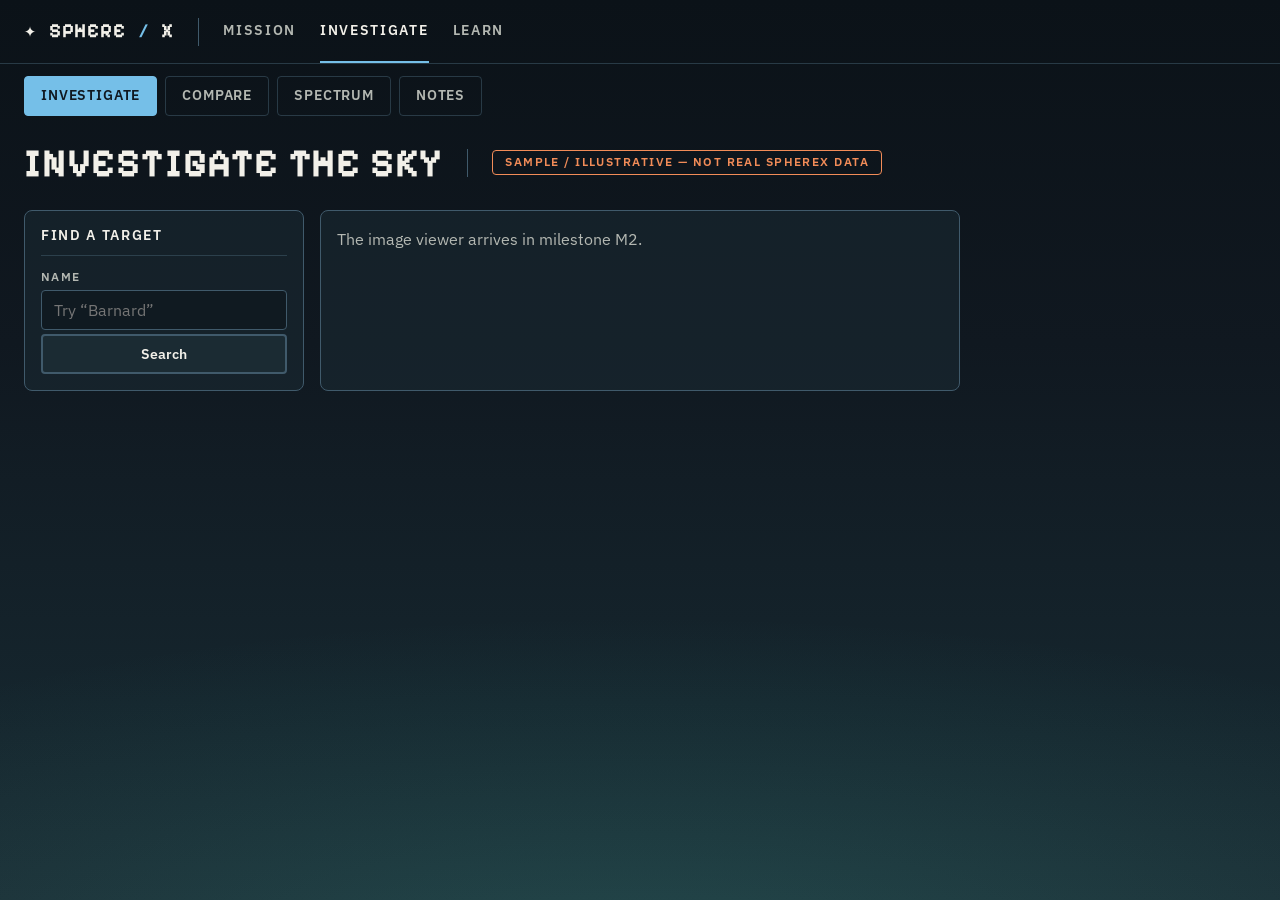
==== frontend/app.html @ d664a09c "feat: frontend M0 assets and M1 design system, shell, store and mock API Add design references, Navi" ====
<!doctype html>
<html lang="en">
<head>
  <meta charset="utf-8">
  <meta name="viewport" content="width=device-width, initial-scale=1">
  <title>SPHERE X Investigation</title>
  <meta name="description" content="Investigate the changing infrared sky with SPHEREx observations. Sample data is illustrative.">
  <link rel="icon" href="assets/navi/navi.png" type="image/png">
  <link rel="stylesheet" href="css/tokens.css">
  <link rel="stylesheet" href="css/base.css">
  <link rel="stylesheet" href="css/components.css">
</head>
<body>
  <a class="skip-link" href="#main">Skip to main content</a>

  <header class="topnav">
    <a class="brand" href="index.html" aria-label="SPHERE X home"><span aria-hidden="true">✦</span> SPHERE<span class="slash">/</span>X</a>
    <span class="divider" aria-hidden="true"></span>
    <nav aria-label="Primary" id="primary-nav">
      <a href="index.html#mission">Mission</a>
      <a href="#/investigate" data-group="investigate">Investigate</a>
      <a href="#/learn" data-group="learn">Learn</a>
    </nav>
  </header>

  <div class="toolbar" id="toolbar" role="navigation" aria-label="Investigation tools"></div>

  <main id="main" tabindex="-1">
    <div class="page-head">
      <h1 class="pixel" id="page-title">Investigate the sky</h1>
      <span class="divider" aria-hidden="true" style="width:1px;height:28px;background:var(--border)"></span>
      <span class="label" id="data-badge"></span>
    </div>
    <div id="view" aria-live="polite"></div>
  </main>

  <noscript><p class="notice notice-warn">SPHERE X needs JavaScript to display observations.</p></noscript>
  <script type="module" src="js/app.js"></script>
</body>
</html>
---- frontend/css/tokens.css ----
/* ==========================================================================
   SPHERE X design tokens
   Source of truth: approved palette + frontend/design-refs/*.png
   Every page uses the SAME background gradient (--bg-page).
   ========================================================================== */

@font-face {
  font-family: "Pixelify Sans";
  src: url("../assets/fonts/pixelify-sans-latin-700-normal.woff2") format("woff2");
  font-weight: 700; font-display: swap;
}
@font-face {
  font-family: "Pixelify Sans";
  src: url("../assets/fonts/pixelify-sans-latin-500-normal.woff2") format("woff2");
  font-weight: 500; font-display: swap;
}
@font-face {
  font-family: "IBM Plex Sans";
  src: url("../assets/fonts/ibm-plex-sans-latin-400-normal.woff2") format("woff2");
  font-weight: 400; font-display: swap;
}
@font-face {
  font-family: "IBM Plex Sans";
  src: url("../assets/fonts/ibm-plex-sans-latin-600-normal.woff2") format("woff2");
  font-weight: 600; font-display: swap;
}
@font-face {
  font-family: "IBM Plex Mono";
  src: url("../assets/fonts/ibm-plex-mono-latin-400-normal.woff2") format("woff2");
  font-weight: 400; font-display: swap;
}

:root {
  /* --- Approved palette ------------------------------------------------ */
  --midnight-charcoal: #101820;
  --deep-slate:        #1b2b33;
  --glacier-blue:      #75bfe8;
  --slate-blue:        #405a6b;   /* borders / fills ONLY: ~2.4:1 on charcoal, fails as text */
  --warm-ivory:        #f2f0e9;
  --aurora-teal:       #42bfae;
  --solar-orange:      #f28c58;

  /* --- Semantic colours ------------------------------------------------ */
  --bg:           var(--midnight-charcoal);
  --surface:      rgba(27, 43, 51, 0.55);      /* panels over the gradient */
  --surface-solid:var(--deep-slate);
  --surface-hi:   rgba(117, 191, 232, 0.12);   /* selected row */
  --border:       var(--slate-blue);
  --border-soft:  rgba(64, 90, 107, 0.55);
  --text:         var(--warm-ivory);
  --text-muted:   #b4b8b2;                     /* ivory at ~70%: 9:1 on charcoal */
  --accent:       var(--glacier-blue);
  --accent-2:     var(--aurora-teal);
  --warn:         var(--solar-orange);
  --focus:        var(--solar-orange);

  /* --- Page gradient (same on every page) ------------------------------
     Near-black at the top, deep slate-teal toward the bottom, with a very
     faint aurora glow rising from the lower edge (see investigate mockup). */
  --aurora-glow: radial-gradient(120% 55% at 50% 108%,
                   rgba(66, 191, 174, 0.20) 0%,
                   rgba(66, 191, 174, 0.07) 45%,
                   transparent 72%);
  --bg-page: var(--aurora-glow),
             linear-gradient(180deg, #0b1218 0%, #101820 38%, #15252d 78%, #1b2b33 100%);

  /* --- Muted cosmic-spectrum gradient (Spectral Explorer, M6) ----------
     PLACEHOLDER stops: confirm against the supplied reference. */
  --spectrum-gradient: linear-gradient(90deg,
     #5b6fb0 0%, #5a8fc0 20%, #5fb0b8 40%, #8fc08a 55%, #d6b56a 72%, #e08f60 88%, #c8605a 100%);

  /* --- Typography ------------------------------------------------------ */
  --font-pixel: "Pixelify Sans", "Courier New", monospace;       /* selected headings only */
  --font-body:  "IBM Plex Sans", system-ui, -apple-system, "Segoe UI", sans-serif;
  --font-mono:  "IBM Plex Mono", ui-monospace, Menlo, Consolas, monospace;

  --fs-xs: 0.75rem;  --fs-sm: 0.875rem; --fs-md: 1rem;
  --fs-lg: 1.25rem;  --fs-xl: 1.75rem;  --fs-2xl: 2.5rem; --fs-hero: clamp(2.5rem, 7vw, 5.5rem);
  --tracking-label: 0.12em;               /* uppercase labels, as in the mockups */

  /* --- Spacing (4px base) --------------------------------------------- */
  --sp-1: 4px;  --sp-2: 8px;  --sp-3: 12px; --sp-4: 16px;
  --sp-5: 24px; --sp-6: 32px; --sp-7: 48px; --sp-8: 72px;

  /* --- Shape (neo-brutalist: square corners, crisp 1-2px lines) -------- */
  --radius: 4px;
  --radius-lg: 8px;
  --line: 1px;
  --line-bold: 2px;
  --shadow-hard: 3px 3px 0 rgba(0, 0, 0, 0.45);   /* pixel-style offset shadow */

  /* --- Motion ---------------------------------------------------------- */
  --ease: cubic-bezier(0.2, 0.7, 0.2, 1);
  --dur-fast: 120ms;
  --dur: 220ms;

  /* --- Layout ---------------------------------------------------------- */
  --nav-h: 64px;
  --gutter: 16px;
  --panel-w: 280px;
}

@media (min-width: 768px) { :root { --gutter: 24px; } }

@media (prefers-reduced-motion: reduce) {
  :root { --dur-fast: 0ms; --dur: 0ms; }
}
---- frontend/css/base.css ----
/* Base reset, page background, typography, accessibility primitives. */

*, *::before, *::after { box-sizing: border-box; }
html { color-scheme: dark; -webkit-text-size-adjust: 100%; }

body {
  margin: 0;
  min-height: 100vh;
  background: var(--bg-page) fixed, var(--bg);
  color: var(--text);
  font-family: var(--font-body);
  font-size: var(--fs-md);
  line-height: 1.55;
}

h1, h2, h3 { margin: 0; line-height: 1.15; }
p { margin: 0 0 var(--sp-3); }
a { color: var(--accent); text-underline-offset: 3px; }
a:hover { color: var(--warm-ivory); }
img, canvas, svg { display: block; max-width: 100%; }
button, input, select, textarea { font: inherit; color: inherit; }

/* Pixel headings are for selected titles only. */
.pixel { font-family: var(--font-pixel); font-weight: 700; letter-spacing: 0.02em; text-transform: uppercase; }
.label {
  font-size: var(--fs-xs); font-weight: 600; letter-spacing: var(--tracking-label);
  text-transform: uppercase; color: var(--text-muted);
}
.mono { font-family: var(--font-mono); }
.muted { color: var(--text-muted); }

/* Visible keyboard focus everywhere. */
:focus-visible { outline: 2px solid var(--focus); outline-offset: 2px; }

.sr-only {
  position: absolute; width: 1px; height: 1px; margin: -1px; padding: 0;
  overflow: hidden; clip: rect(0 0 0 0); white-space: nowrap; border: 0;
}
.skip-link {
  position: absolute; left: var(--sp-3); top: -100px; z-index: 100;
  background: var(--warm-ivory); color: var(--midnight-charcoal);
  padding: var(--sp-2) var(--sp-4); border-radius: var(--radius); text-decoration: none;
}
.skip-link:focus { top: var(--sp-3); }

@media (prefers-reduced-motion: reduce) {
  *, *::before, *::after {
    animation-duration: 0.001ms !important;
    animation-iteration-count: 1 !important;
    transition-duration: 0.001ms !important;
    scroll-behavior: auto !important;
  }
}
---- frontend/css/components.css ----
/* Shared components: nav, panels, buttons, lists, badges, key/value rows,
   tabs, status messages. Neo-brutalist: square corners, crisp thin lines. */

/* ---- Top navigation (matches investigate mockup) ----------------------- */
.topnav {
  display: flex; align-items: center; gap: var(--sp-5);
  height: var(--nav-h); padding: 0 var(--gutter);
  border-bottom: var(--line) solid var(--border-soft);
}
.brand {
  display: flex; align-items: center; gap: var(--sp-3);
  font-family: var(--font-pixel); font-weight: 700; font-size: var(--fs-lg);
  color: var(--warm-ivory); text-decoration: none; letter-spacing: 0.04em;
}
.brand .slash { color: var(--accent); }
.topnav .divider { width: 1px; height: 28px; background: var(--border); }
.topnav nav { display: flex; gap: var(--sp-5); height: 100%; overflow-x: auto; }
.topnav nav a {
  display: flex; align-items: center; height: 100%;
  color: var(--text-muted); text-decoration: none;
  font-size: var(--fs-sm); font-weight: 600; letter-spacing: var(--tracking-label); text-transform: uppercase;
  border-bottom: 2px solid transparent; white-space: nowrap;
}
.topnav nav a:hover { color: var(--text); }
.topnav nav a[aria-current="page"] { color: var(--text); border-bottom-color: var(--accent); }

/* Secondary tool tabs inside the investigation (Investigate / Compare / Spectrum / Notes) */
.toolbar { display: flex; gap: var(--sp-2); padding: var(--sp-3) var(--gutter) 0; flex-wrap: wrap; }
.tab {
  background: transparent; border: var(--line) solid var(--border-soft); border-radius: var(--radius);
  padding: var(--sp-2) var(--sp-4); color: var(--text-muted); text-decoration: none;
  font-size: var(--fs-sm); font-weight: 600; letter-spacing: 0.06em; text-transform: uppercase; cursor: pointer;
}
.tab:hover { color: var(--text); border-color: var(--border); }
.tab[aria-current="page"] { color: var(--midnight-charcoal); background: var(--accent); border-color: var(--accent); }

/* ---- Page title row ---------------------------------------------------- */
.page-head { display: flex; align-items: center; gap: var(--sp-5); flex-wrap: wrap; padding: var(--sp-5) var(--gutter) var(--sp-3); }
.page-head h1 { font-size: clamp(1.6rem, 4vw, 2.5rem); }

/* ---- Panel ------------------------------------------------------------- */
.panel {
  background: var(--surface); border: var(--line) solid var(--border);
  border-radius: var(--radius-lg); padding: var(--sp-4); min-width: 0;
}
.panel > h2, .panel > .panel-title {
  font-size: var(--fs-sm); font-weight: 600; letter-spacing: var(--tracking-label); text-transform: uppercase;
  padding-bottom: var(--sp-3); margin-bottom: var(--sp-3); border-bottom: var(--line) solid var(--border-soft);
}

/* ---- Buttons ----------------------------------------------------------- */
.btn {
  display: inline-flex; align-items: center; justify-content: center; gap: var(--sp-2);
  min-height: 40px; padding: 0 var(--sp-4);
  background: var(--surface-solid); color: var(--text);
  border: var(--line-bold) solid var(--border); border-radius: var(--radius);
  font-weight: 600; font-size: var(--fs-sm); cursor: pointer; text-decoration: none;
  transition: border-color var(--dur-fast), background var(--dur-fast), transform var(--dur-fast);
}
.btn:hover { border-color: var(--accent); }
.btn:active { transform: translate(1px, 1px); }
.btn[disabled], .btn[aria-disabled="true"] { opacity: 0.45; cursor: not-allowed; }
.btn-icon { width: 40px; padding: 0; }
.btn-primary {
  background: var(--warm-ivory); color: var(--midnight-charcoal); border-color: var(--warm-ivory);
  box-shadow: var(--shadow-hard); font-family: var(--font-pixel); font-size: var(--fs-md); letter-spacing: 0.04em; text-transform: uppercase;
}
.btn-primary:hover { background: #fff; border-color: #fff; }

/* ---- Form controls ----------------------------------------------------- */
.field { display: grid; gap: var(--sp-1); }
.field > label { font-size: var(--fs-xs); font-weight: 600; letter-spacing: var(--tracking-label); text-transform: uppercase; color: var(--text-muted); }
.input, .select {
  min-height: 40px; padding: 0 var(--sp-3);
  background: rgba(16, 24, 32, 0.8); border: var(--line) solid var(--border); border-radius: var(--radius);
}
.input:focus-visible, .select:focus-visible { border-color: var(--accent); }
.range { accent-color: var(--accent); width: 100%; }

/* ---- Selectable list (candidates) ------------------------------------- */
.list { list-style: none; margin: 0; padding: 0; }
.list-item {
  display: flex; justify-content: space-between; align-items: center; width: 100%;
  padding: var(--sp-3) var(--sp-3); background: transparent; border: 0;
  border-bottom: var(--line) solid var(--border-soft); border-left: 3px solid transparent;
  text-align: left; cursor: pointer; font-size: var(--fs-md);
}
.list-item:hover { background: rgba(117, 191, 232, 0.06); }
.list-item[aria-selected="true"] { background: var(--surface-hi); border-left-color: var(--accent); }
.list-item .score { font-family: var(--font-mono); color: var(--text-muted); }

/* ---- Key/value rows (object details) ---------------------------------- */
.kv { display: grid; grid-template-columns: auto 1fr; margin: 0; }
.kv dt, .kv dd { margin: 0; padding: var(--sp-2) 0; border-bottom: var(--line) solid var(--border-soft); }
.kv dt { color: var(--text-muted); padding-right: var(--sp-4); }
.kv dd { text-align: right; font-family: var(--font-mono); font-size: var(--fs-sm); }

/* ---- Badges / status --------------------------------------------------- */
.badge {
  display: inline-block; padding: 2px var(--sp-3); border: var(--line) solid var(--border); border-radius: var(--radius);
  font-size: var(--fs-xs); font-weight: 600; letter-spacing: var(--tracking-label); text-transform: uppercase; color: var(--text);
}
/* Always-visible honesty marker. Never hidden while mock data is in use. */
.badge-illustrative { border-color: var(--warn); color: var(--warn); }
.badge-ok { border-color: var(--accent-2); color: var(--accent-2); }

.notice {
  display: flex; gap: var(--sp-3); padding: var(--sp-3) var(--sp-4);
  border: var(--line) solid var(--border); border-left: 3px solid var(--accent); border-radius: var(--radius);
  background: rgba(16, 24, 32, 0.6); font-size: var(--fs-sm);
}
.notice-warn  { border-left-color: var(--warn); }
.notice-error { border-left-color: var(--warn); background: rgba(242, 140, 88, 0.08); }

.spinner {
  width: 18px; height: 18px; border: 2px solid var(--border); border-top-color: var(--accent);
  border-radius: 50%; animation: spin 0.9s linear infinite;
}
@keyframes spin { to { transform: rotate(360deg); } }

/* ---- Workspace layout (investigate mockup: 3 columns) ------------------ */
.workspace {
  display: grid; gap: var(--sp-4); padding: var(--sp-3) var(--gutter) var(--sp-6);
  grid-template-columns: 1fr;
}
@media (min-width: 1000px) {
  .workspace { grid-template-columns: var(--panel-w) minmax(0, 1fr) var(--panel-w); }
}
.stage { display: grid; gap: var(--sp-3); min-width: 0; }
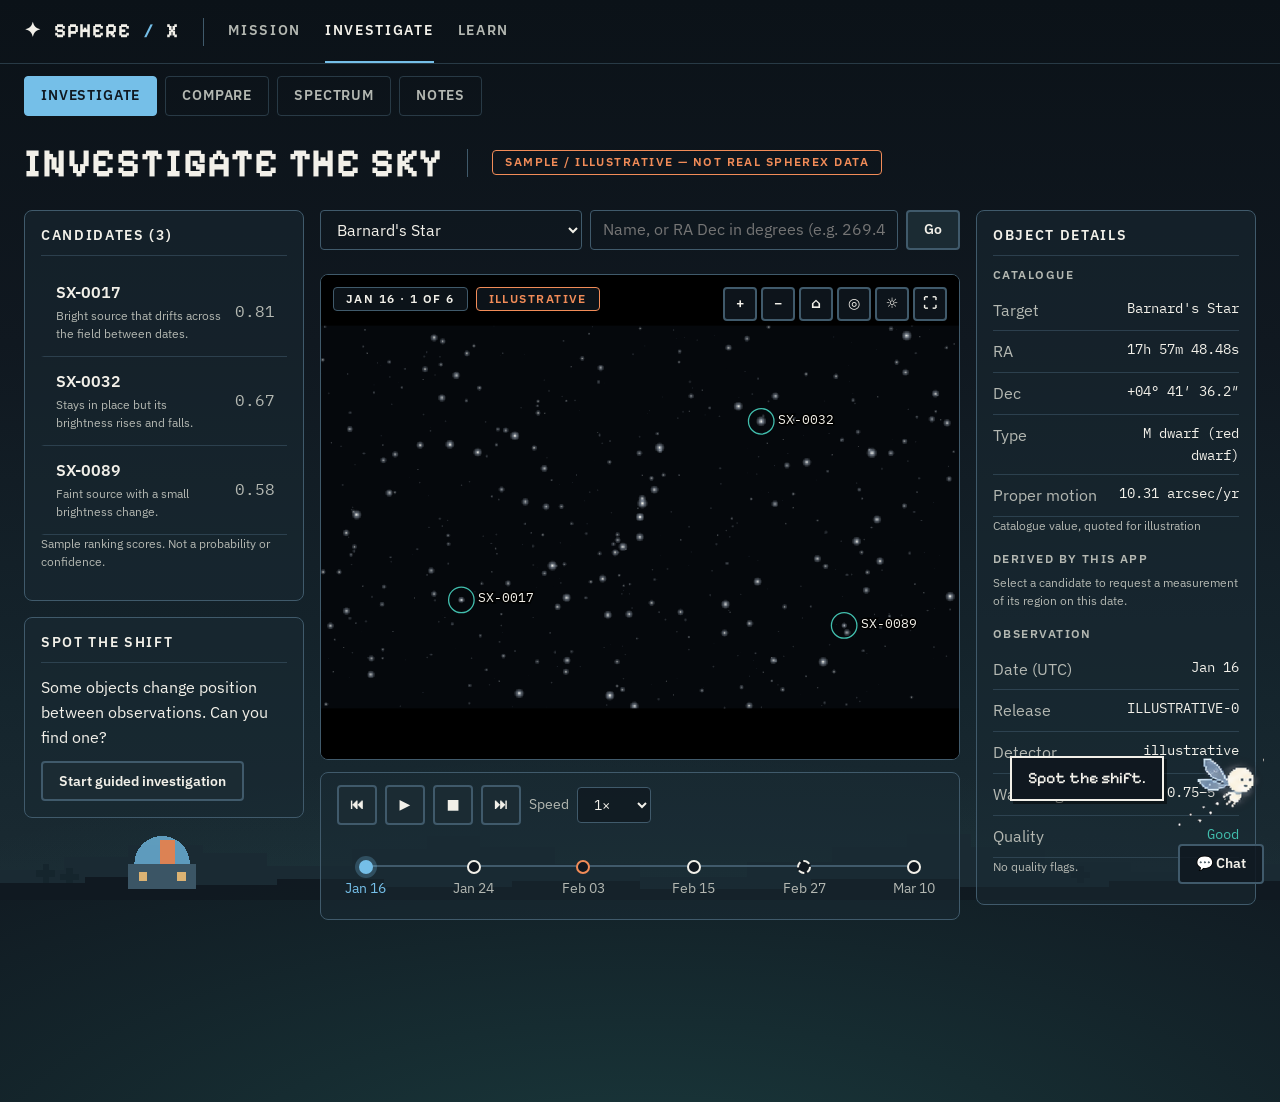
==== commit 639d2a53: "feat: frontend workspace, compare, spectrum, Navi, guided investigation and landing page Add the Inv" ====
--- a/frontend/app.html
+++ b/frontend/app.html
@@ -9,6 +9,7 @@
   <link rel="stylesheet" href="css/tokens.css">
   <link rel="stylesheet" href="css/base.css">
   <link rel="stylesheet" href="css/components.css">
+  <link rel="stylesheet" href="css/workspace.css">
 </head>
 <body>
   <a class="skip-link" href="#main">Skip to main content</a>
@@ -34,6 +35,22 @@
     <div id="view" aria-live="polite"></div>
   </main>
 
+
+  <!-- Decorative pixel-style observatory scene (hidden from assistive tech) -->
+  <svg class="scene" viewBox="0 0 1200 120" preserveAspectRatio="xMidYMax slice" aria-hidden="true" shape-rendering="crispEdges">
+    <polygon fill="#1b2b33" points="0,120 0,92 60,92 60,80 120,80 120,68 190,68 190,76 250,76 250,88 330,88 330,72 400,72 400,60 450,60 450,70 520,70 520,86 600,86 600,98 700,98 700,84 780,84 780,70 850,70 850,58 910,58 910,70 980,70 980,84 1060,84 1060,94 1140,94 1140,86 1200,86 1200,120"/>
+    <polygon fill="#101820" points="0,120 0,104 80,104 80,98 160,98 160,106 260,106 260,100 360,100 360,108 480,108 480,102 600,102 600,110 760,110 760,100 900,100 900,108 1040,108 1040,102 1200,102 1200,120"/>
+    <g fill="#16252d"><rect x="40" y="86" width="6" height="18"/><rect x="34" y="92" width="18" height="6"/><rect x="62" y="90" width="6" height="14"/><rect x="56" y="96" width="18" height="5"/><rect x="1010" y="88" width="6" height="16"/><rect x="1004" y="94" width="18" height="5"/></g>
+    <g transform="translate(120 56)">
+      <rect x="0" y="30" width="64" height="24" fill="#405a6b"/>
+      <path d="M6 30 a26 26 0 0 1 52 0z" fill="#75bfe8" opacity=".85"/>
+      <rect x="30" y="8" width="14" height="22" fill="#f28c58"/>
+      <rect x="10" y="38" width="8" height="8" fill="#f2c27b"/><rect x="46" y="38" width="8" height="8" fill="#f2c27b"/>
+    </g>
+  </svg>
+
+  <div id="navi" class="navi"></div>
+
   <noscript><p class="notice notice-warn">SPHERE X needs JavaScript to display observations.</p></noscript>
   <script type="module" src="js/app.js"></script>
 </body>
--- a/frontend/css/base.css
+++ b/frontend/css/base.css
@@ -13,6 +13,7 @@
   line-height: 1.55;
 }
 
+[hidden] { display: none !important; }
 h1, h2, h3 { margin: 0; line-height: 1.15; }
 p { margin: 0 0 var(--sp-3); }
 a { color: var(--accent); text-underline-offset: 3px; }
--- a/frontend/css/workspace.css
+++ b/frontend/css/workspace.css
@@ -0,0 +1,193 @@
+/* Workspace styles: viewer, timeline, candidates, details, guided, compare, spectrum,
+   notes, Navi, decorative scene. Uses only tokens from tokens.css. */
+
+main { position: relative; z-index: 1; padding-bottom: 150px; }
+.fine { font-size: var(--fs-xs); }
+.row { display: flex; gap: var(--sp-3); flex-wrap: wrap; align-items: center; }
+.inline { display: inline-flex; align-items: center; gap: var(--sp-2); }
+.group { margin: var(--sp-4) 0 var(--sp-2); }
+.panel h3.group:first-of-type { margin-top: 0; }
+.seg { display: inline-flex; gap: var(--sp-1); flex-wrap: wrap; }
+.seg .tab[aria-checked="true"] { color: var(--midnight-charcoal); background: var(--accent); border-color: var(--accent); }
+textarea.input { padding: var(--sp-3); resize: vertical; min-height: 80px; }
+
+/* ---- Decorative scene ------------------------------------------------------ */
+.scene { position: fixed; left: 0; right: 0; bottom: 0; width: 100%; height: 120px; z-index: 0; pointer-events: none; opacity: 0.9; }
+
+/* ---- Layout ------------------------------------------------------------------ */
+.col { display: grid; gap: var(--sp-4); align-content: start; min-width: 0; }
+@media (max-width: 999px) { .workspace .stage { order: -1; } }
+.target-bar { display: flex; gap: var(--sp-2); flex-wrap: wrap; }
+.target-bar .select { min-width: 180px; }
+.target-bar .input { flex: 1 1 220px; }
+
+/* ---- Viewer -------------------------------------------------------------------- */
+.viewer-wrap { height: clamp(320px, 54vh, 620px); border: var(--line) solid var(--border); border-radius: var(--radius-lg); overflow: hidden; background: #000; }
+.viewer { position: relative; width: 100%; height: 100%; background: #000; }
+.viewer-stage { position: absolute; inset: 0; overflow: hidden; cursor: grab; touch-action: none; outline-offset: -3px; }
+.viewer-stage.panning { cursor: grabbing; }
+.viewer-stage.dim .viewer-layer { opacity: 0.35; }
+.viewer-layer { position: absolute; left: 0; top: 0; transform-origin: 0 0; }
+.viewer-layer img { display: block; max-width: none; image-rendering: pixelated; user-select: none; -webkit-user-drag: none; }
+.viewer-markers { position: absolute; left: 0; top: 0; width: 100%; height: 100%; pointer-events: none; overflow: visible; }
+.mk circle { fill: none; stroke: var(--aurora-teal); stroke-width: 2; vector-effect: non-scaling-stroke; }
+.mk text { fill: var(--warm-ivory); font-family: var(--font-mono); font-size: calc(13px / var(--z, 1)); paint-order: stroke; stroke: #000; stroke-width: calc(3px / var(--z, 1)); }
+.mk-sel circle { stroke: var(--solar-orange); stroke-width: 3; }
+.viewer-state { position: absolute; inset: 0; display: grid; place-content: center; justify-items: center; gap: var(--sp-3); text-align: center; padding: var(--sp-5); pointer-events: none; }
+.viewer-state .btn { pointer-events: auto; }
+.viewer-state p { margin: 0; max-width: 36ch; }
+.viewer-hud { position: absolute; left: var(--sp-3); top: var(--sp-3); display: flex; gap: var(--sp-2); flex-wrap: wrap; pointer-events: none; }
+.viewer-hud .badge { background: rgba(16, 24, 32, 0.8); }
+.viewer-readout { position: absolute; left: var(--sp-3); bottom: var(--sp-3); font-size: var(--fs-xs); color: var(--warm-ivory); text-shadow: 0 0 4px #000; pointer-events: none; }
+.viewer-controls { position: absolute; right: var(--sp-3); top: var(--sp-3); display: flex; gap: var(--sp-1); align-items: flex-start; }
+.viewer-controls .btn { background: rgba(16, 24, 32, 0.85); min-height: 34px; width: 34px; }
+.viewer-adjust { position: relative; }
+.viewer-adjust summary { list-style: none; display: inline-flex; align-items: center; justify-content: center; cursor: pointer; }
+.viewer-adjust summary::-webkit-details-marker { display: none; }
+.viewer-adjust-body { position: absolute; right: 0; top: 40px; width: 200px; padding: var(--sp-3); background: var(--deep-slate); border: var(--line) solid var(--border); border-radius: var(--radius); display: grid; gap: var(--sp-2); z-index: 5; }
+.viewer:fullscreen { background: #000; }
+.viewer-expanded { position: fixed; inset: 0; z-index: 200; height: 100%; }
+
+/* ---- Timeline (per concept: dots on a line, dates beneath) ---------------------------- */
+.timeline-panel { padding: var(--sp-3) var(--sp-4); }
+.timeline { display: flex; gap: var(--sp-5); align-items: center; flex-wrap: wrap; }
+.transport { display: flex; gap: var(--sp-2); align-items: center; flex-wrap: wrap; }
+.speed { display: inline-flex; align-items: center; gap: var(--sp-2); font-size: var(--fs-sm); }
+.speed .select { min-height: 36px; }
+.track { position: relative; flex: 1 1 300px; display: flex; justify-content: space-between; min-width: 260px; overflow-x: auto; padding: var(--sp-1) 0; }
+.track::before { content: ""; position: absolute; left: 24px; right: 24px; top: 16px; height: 2px; background: var(--border); }
+.dot { position: relative; background: transparent; border: 0; cursor: pointer; display: grid; justify-items: center; gap: var(--sp-1); padding: var(--sp-1) var(--sp-2); color: var(--text-muted); font-size: var(--fs-sm); }
+.dot-mark { width: 14px; height: 14px; border-radius: 50%; background: var(--midnight-charcoal); border: 2px solid var(--warm-ivory); margin-top: 3px; }
+.dot:hover { color: var(--text); }
+.dot[aria-checked="true"] { color: var(--accent); }
+.dot[aria-checked="true"] .dot-mark { background: var(--accent); border-color: var(--accent); box-shadow: 0 0 0 4px rgba(117, 191, 232, 0.25); }
+.dot-warn .dot-mark { border-color: var(--warn); }
+.dot-missing .dot-mark { border-style: dashed; }
+
+/* ---- Candidates -------------------------------------------------------------------------- */
+.cand-main { display: grid; gap: 2px; min-width: 0; }
+.list-item .score { margin-left: var(--sp-3); }
+.evidence { margin-top: var(--sp-4); }
+.evidence ul { margin: 0 0 var(--sp-2); padding-left: var(--sp-5); font-size: var(--fs-sm); }
+
+/* ---- Object details ----------------------------------------------------------------------- */
+.q { text-transform: capitalize; }
+.q-good { color: var(--aurora-teal); } .q-degraded, .q-poor { color: var(--solar-orange); }
+.flags { list-style: none; margin: var(--sp-2) 0 0; padding: 0; display: grid; gap: var(--sp-2); }
+.flag { font-size: var(--fs-xs); padding: var(--sp-2) var(--sp-3); border-left: 3px solid var(--accent); background: rgba(16, 24, 32, 0.6); }
+.flag-warning, .flag-critical { border-left-color: var(--warn); }
+
+/* ---- Guided ---------------------------------------------------------------------------------- */
+.gsteps { list-style: none; display: grid; gap: var(--sp-2); margin: 0 0 var(--sp-3); padding: 0; }
+.gstep { display: flex; gap: var(--sp-3); align-items: center; color: var(--text-muted); font-size: var(--fs-sm); }
+.gdot { display: inline-grid; place-content: center; width: 22px; height: 22px; border: 2px solid var(--border); border-radius: 50%; font-size: var(--fs-xs); }
+.gstep.is-now { color: var(--text); } .gstep.is-now .gdot { border-color: var(--accent); color: var(--accent); }
+.gstep.is-done .gdot { background: var(--aurora-teal); border-color: var(--aurora-teal); color: var(--midnight-charcoal); }
+.hints { margin: 0 0 var(--sp-3); padding-left: var(--sp-5); font-size: var(--fs-sm); color: var(--glacier-blue); }
+.guided-actions { display: flex; gap: var(--sp-2); flex-wrap: wrap; }
+.feedback { margin: var(--sp-3) 0 0; min-height: 1.2em; color: var(--aurora-teal); font-size: var(--fs-sm); }
+
+/* ---- Compare ------------------------------------------------------------------------------------ */
+.compare { display: grid; gap: var(--sp-4); padding: var(--sp-3) var(--gutter) var(--sp-6); }
+.cmp-controls { display: grid; gap: var(--sp-4); grid-template-columns: repeat(auto-fit, minmax(200px, 1fr)); align-items: end; }
+.cmp-body { display: grid; gap: var(--sp-4); grid-template-columns: 1fr; }
+@media (min-width: 1000px) { .cmp-body { grid-template-columns: minmax(0, 1fr) 340px; } }
+.cmp-main { display: grid; gap: var(--sp-3); min-width: 0; align-content: start; }
+.cmp-tools { display: flex; gap: var(--sp-4); align-items: center; flex-wrap: wrap; min-height: 0; }
+.cmp-stage { position: relative; height: clamp(320px, 54vh, 620px); border: var(--line) solid var(--border); border-radius: var(--radius-lg); overflow: hidden; background: #000; }
+.cmp-stage > #vA { height: 100%; }
+.split { display: grid; grid-template-columns: 1fr 1fr; gap: 2px; height: 100%; background: var(--border); }
+.pane { position: relative; height: 100%; min-width: 0; }
+.pane > div { height: 100%; }
+.stack { position: relative; height: 100%; }
+.stack > #vA { position: absolute; inset: 0; }
+.stack > .top { position: absolute; inset: 0; pointer-events: none; }
+.stack > .top .viewer { background: transparent; }
+.stack > .top .viewer-hud, .stack > .top .viewer-readout { display: none; }
+.stage-msg { height: 100%; display: grid; place-content: center; justify-items: center; gap: var(--sp-3); text-align: center; padding: var(--sp-5); }
+.stage-msg p { margin: 0; max-width: 46ch; }
+.verdict { display: inline-block; padding: var(--sp-1) var(--sp-3); border: 2px solid var(--border); font-weight: 600; font-size: var(--fs-sm); }
+.verdict-comparable { border-color: var(--aurora-teal); color: var(--aurora-teal); }
+.verdict-comparable_with_caveats { border-color: var(--glacier-blue); color: var(--glacier-blue); }
+.verdict-not_comparable { border-color: var(--solar-orange); color: var(--solar-orange); }
+.checks { list-style: none; margin: var(--sp-3) 0; padding: 0; display: grid; gap: var(--sp-3); }
+.check { display: flex; gap: var(--sp-3); font-size: var(--fs-sm); }
+.cs { width: 20px; text-align: center; font-weight: 700; }
+.check-pass .cs { color: var(--aurora-teal); } .check-warn .cs, .check-fail .cs { color: var(--solar-orange); } .check-notEvaluated .cs { color: var(--text-muted); }
+
+/* ---- Spectrum ---------------------------------------------------------------------------------------- */
+.spectrum { display: grid; gap: var(--sp-4); padding: var(--sp-3) var(--gutter) var(--sp-6); }
+.sp-body { display: grid; gap: var(--sp-4); }
+.sp-top { display: grid; gap: var(--sp-4); grid-template-columns: 1fr; }
+@media (min-width: 1000px) { .sp-top { grid-template-columns: minmax(0, 3fr) minmax(260px, 1fr); } }   /* viewer ≈ 70-75% */
+.sp-viewer { height: clamp(320px, 52vh, 600px); }
+.sp-strip-head { display: flex; justify-content: space-between; align-items: center; flex-wrap: wrap; gap: var(--sp-3); }
+.sp-strip-head h2 { font-size: var(--fs-sm); letter-spacing: var(--tracking-label); text-transform: uppercase; margin: 0; }
+.strip { display: flex; height: 44px; margin: var(--sp-3) 0; border: var(--line) solid var(--border); }
+.band { flex: 1 1 0; min-width: 3px; border: 0; padding: 0; background: var(--c); cursor: pointer; position: relative; }
+.band:hover { filter: brightness(1.25); }
+.band-gap { background: repeating-linear-gradient(135deg, var(--midnight-charcoal) 0 3px, var(--c) 3px 5px); opacity: 0.55; }
+.band.is-sel { outline: 2px solid var(--warm-ivory); outline-offset: 1px; z-index: 2; }
+.band.is-sel2 { outline: 2px dashed var(--aurora-teal); outline-offset: 1px; z-index: 1; }
+.chart-panel summary { cursor: pointer; }
+.chart { width: 100%; height: auto; max-height: 340px; margin-top: var(--sp-3); }
+.chart .grid { stroke: var(--border-soft); stroke-width: 1; }
+.chart .tick, .chart .axis { fill: var(--text-muted); font-size: 11px; font-family: var(--font-mono); }
+.chart .curve { fill: none; stroke: var(--glacier-blue); stroke-width: 1.5; }
+.chart .pt { fill: var(--warm-ivory); }
+.chart .err { stroke: var(--glacier-blue); stroke-width: 1; opacity: 0.7; }
+.chart .mark { stroke: var(--solar-orange); stroke-width: 2; }
+.chart .mark2 { stroke: var(--aurora-teal); stroke-width: 2; stroke-dasharray: 4 3; }
+.chart .gapmark { stroke: var(--solar-orange); stroke-width: 1; opacity: 0.6; }
+.chart .hit { cursor: crosshair; }
+
+/* ---- Notes / learn ---------------------------------------------------------------------------------------- */
+.notes, .learn-grid { display: grid; gap: var(--sp-4); grid-template-columns: repeat(auto-fit, minmax(300px, 1fr)); align-items: start; }
+.notes, .learn { padding: var(--sp-3) var(--gutter) var(--sp-6); }
+.learn-grid { padding: 0 0 var(--sp-4); }
+.notes-list { margin-top: var(--sp-4); display: grid; gap: var(--sp-3); }
+.note { display: grid; gap: var(--sp-1); padding: var(--sp-3); border: var(--line) solid var(--border-soft); border-radius: var(--radius); }
+.note p { margin: 0; white-space: pre-wrap; }
+.note .btn { justify-self: start; min-height: 32px; }
+.bm { display: flex; gap: var(--sp-2); }
+.bm .list-item { flex: 1; }
+.history { list-style: none; margin: 0; padding: 0; max-height: 320px; overflow: auto; }
+.history li { display: flex; justify-content: space-between; gap: var(--sp-3); padding: var(--sp-2) 0; border-bottom: var(--line) solid var(--border-soft); font-size: var(--fs-sm); }
+
+/* ---- Navi companion ----------------------------------------------------------------------------------------- */
+.navi { position: fixed; right: var(--sp-4); bottom: var(--sp-4); z-index: 60; }
+.navi-dock { display: grid; grid-template-columns: auto auto; justify-items: end; align-items: end; gap: var(--sp-1) var(--sp-3); }
+.navi-bubble { grid-column: 1; grid-row: 1; align-self: start; margin: 0; max-width: 220px; padding: var(--sp-2) var(--sp-4); background: var(--midnight-charcoal); border: 2px solid var(--warm-ivory); box-shadow: var(--shadow-hard); font-family: var(--font-pixel); font-weight: 500; font-size: var(--fs-md); }
+.navi-dock.is-open .navi-bubble { display: none; }
+.navi-sprite { grid-column: 2; grid-row: 1; background: transparent; border: 0; padding: 0; cursor: pointer; animation: bob 3.2s ease-in-out infinite; border-radius: var(--radius); }
+.navi-sprite img, .navi-panel header img { image-rendering: pixelated; }
+.navi-sprite.thinking { animation-duration: 1s; }
+.chat-btn { grid-column: 2; grid-row: 2; background: rgba(16, 24, 32, 0.85); }
+@keyframes bob { 50% { transform: translateY(-6px); } }
+
+.navi-panel { position: absolute; right: 0; bottom: 120px; width: min(400px, calc(100vw - 32px)); height: min(540px, calc(100vh - 220px)); display: flex; flex-direction: column; background: rgba(21, 37, 45, 0.98); border: 2px solid var(--border); border-radius: var(--radius-lg); box-shadow: var(--shadow-hard); overflow: hidden; }
+.navi-panel[hidden] { display: none; }
+.navi-panel header { display: flex; gap: var(--sp-3); align-items: center; padding: var(--sp-3); border-bottom: var(--line) solid var(--border-soft); flex-wrap: wrap; }
+.navi-title { display: grid; flex: 1; min-width: 100px; line-height: 1.2; }
+.navi-panel .seg .tab { padding: var(--sp-1) var(--sp-3); font-size: var(--fs-xs); }
+.navi-log { flex: 1; overflow-y: auto; padding: var(--sp-3); display: grid; gap: var(--sp-3); align-content: start; }
+.msg { display: flex; } .msg-user { justify-content: flex-end; }
+.bubble { max-width: 92%; padding: var(--sp-3) var(--sp-4); border: var(--line) solid var(--border); border-radius: var(--radius-lg); background: rgba(16, 24, 32, 0.7); font-size: var(--fs-sm); }
+.bubble p { margin: 0 0 var(--sp-2); } .bubble p:last-child { margin: 0; }
+.msg-user .bubble { background: var(--surface-hi); border-color: var(--accent); }
+.refs, .caveats, .actions { margin-top: var(--sp-3); display: flex; flex-wrap: wrap; gap: var(--sp-2); align-items: center; }
+.caveats { display: block; padding: var(--sp-2) var(--sp-3); border-left: 3px solid var(--warn); background: rgba(242, 140, 88, 0.07); }
+.caveats ul { margin: var(--sp-1) 0 0; padding-left: var(--sp-4); font-size: var(--fs-xs); }
+.chip { background: transparent; border: var(--line) solid var(--border); border-radius: 999px; padding: var(--sp-1) var(--sp-3); font-size: var(--fs-xs); color: var(--text); cursor: pointer; }
+.chip:hover { border-color: var(--accent); color: var(--accent); }
+.navi-sugg { display: flex; gap: var(--sp-2); flex-wrap: wrap; padding: 0 var(--sp-3) var(--sp-2); }
+.navi-form { display: flex; gap: var(--sp-2); padding: var(--sp-3); border-top: var(--line) solid var(--border-soft); }
+.navi-form .input { flex: 1; }
+.thinking .dots i { display: inline-block; width: 6px; height: 6px; margin-right: 3px; background: var(--accent); animation: blip 1.2s infinite; }
+.thinking .dots i:nth-child(2) { animation-delay: 0.2s; } .thinking .dots i:nth-child(3) { animation-delay: 0.4s; }
+@keyframes blip { 0%, 80%, 100% { opacity: 0.2; } 40% { opacity: 1; } }
+
+@media (max-width: 560px) {
+  .navi-bubble { display: none; }
+  .navi-panel { right: calc(var(--sp-4) * -1); width: 100vw; border-radius: 0; bottom: 110px; }
+}
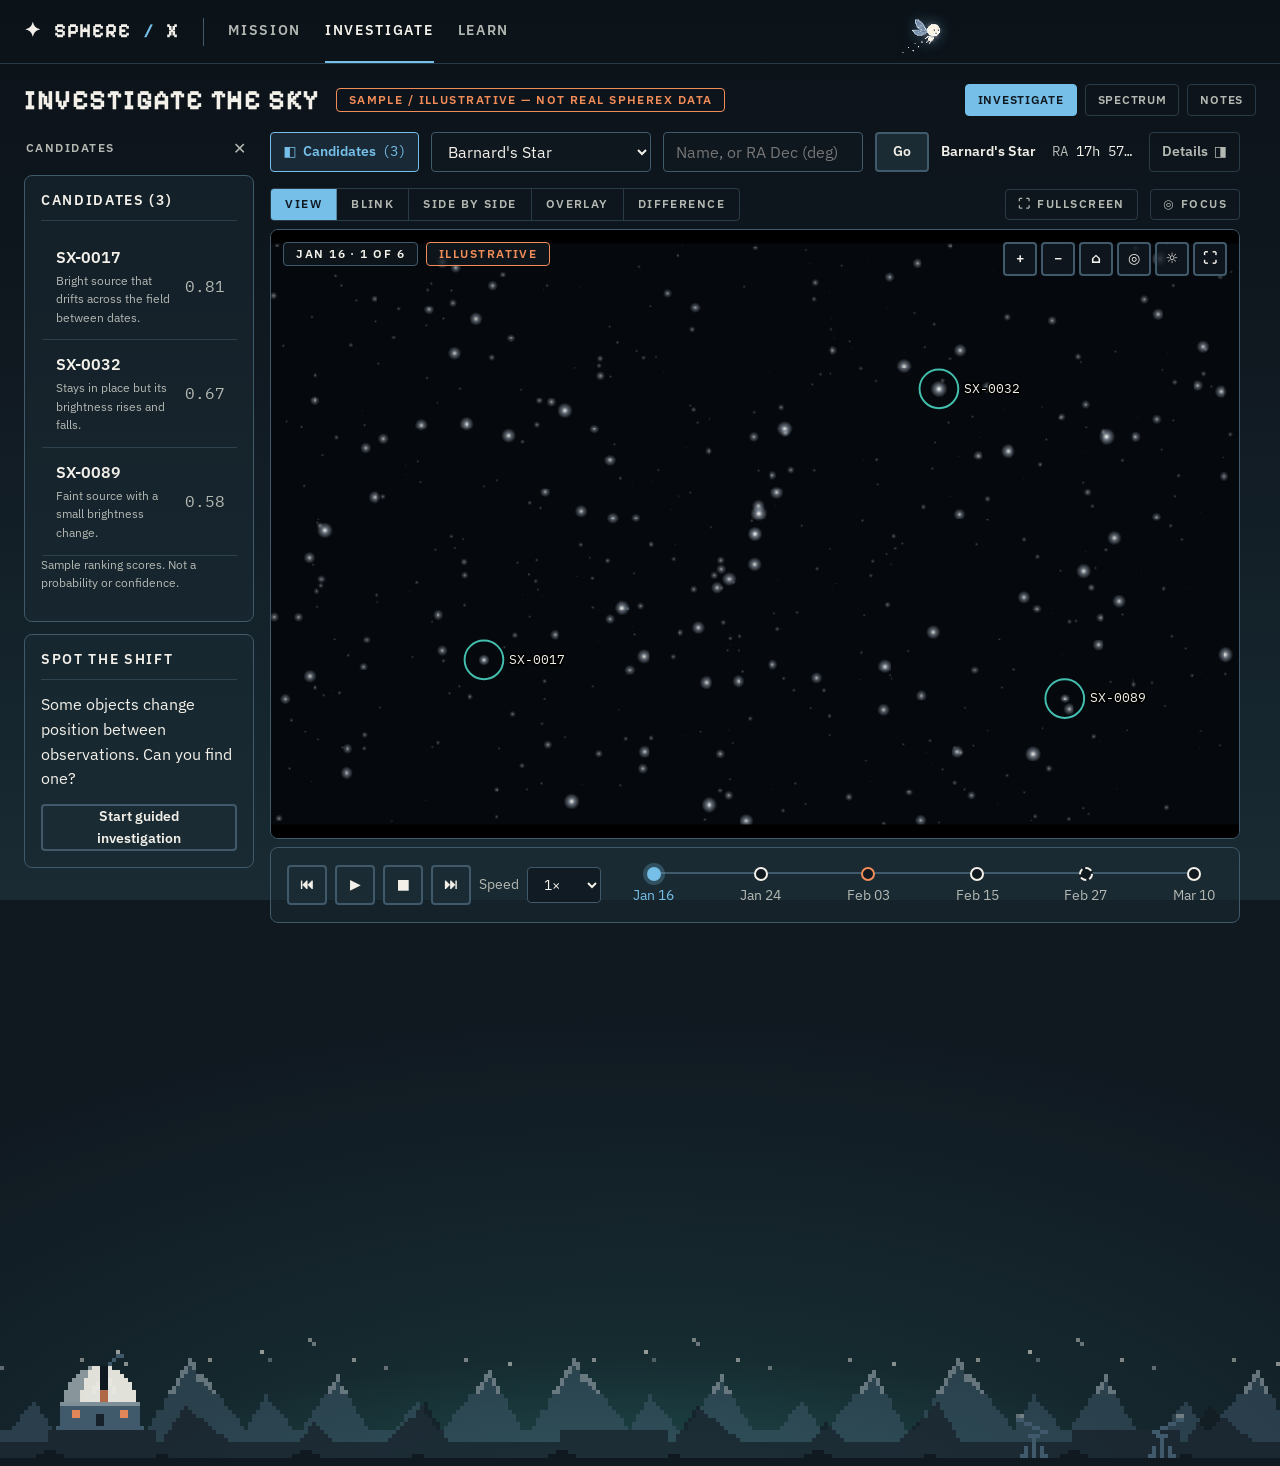
==== commit b693aa82: "feat: image-first workspace, living Navi companion, spectral selector and UI fixes Workspace - Merge" ====
--- a/frontend/app.html
+++ b/frontend/app.html
@@ -10,6 +10,7 @@
   <link rel="stylesheet" href="css/base.css">
   <link rel="stylesheet" href="css/components.css">
   <link rel="stylesheet" href="css/workspace.css">
+  <link rel="stylesheet" href="css/navi.css">
 </head>
 <body>
   <a class="skip-link" href="#main">Skip to main content</a>
@@ -22,34 +23,28 @@
       <a href="#/investigate" data-group="investigate">Investigate</a>
       <a href="#/learn" data-group="learn">Learn</a>
     </nav>
+    <!-- Safe zone: the empty end of the nav bar. Navi may wander here (never over the links). -->
+    <span class="navi-zone navi-zone-top" data-navi-zone data-navi-size="small" aria-hidden="true"></span>
   </header>
-
-  <div class="toolbar" id="toolbar" role="navigation" aria-label="Investigation tools"></div>
 
   <main id="main" tabindex="-1">
     <div class="page-head">
       <h1 class="pixel" id="page-title">Investigate the sky</h1>
-      <span class="divider" aria-hidden="true" style="width:1px;height:28px;background:var(--border)"></span>
       <span class="label" id="data-badge"></span>
+      <!-- Safe zone: unused space in the title row. -->
+      <span class="navi-zone navi-zone-head" data-navi-zone data-navi-size="small" aria-hidden="true"></span>
+      <div class="toolbar" id="toolbar" role="navigation" aria-label="Investigation tools"></div>
     </div>
     <div id="view" aria-live="polite"></div>
+    <!-- Safe zone: the sky above the scenery, below all scientific content. -->
+    <div class="navi-zone navi-zone-bottom" data-navi-zone aria-hidden="true"></div>
   </main>
 
 
-  <!-- Decorative pixel-style observatory scene (hidden from assistive tech) -->
-  <svg class="scene" viewBox="0 0 1200 120" preserveAspectRatio="xMidYMax slice" aria-hidden="true" shape-rendering="crispEdges">
-    <polygon fill="#1b2b33" points="0,120 0,92 60,92 60,80 120,80 120,68 190,68 190,76 250,76 250,88 330,88 330,72 400,72 400,60 450,60 450,70 520,70 520,86 600,86 600,98 700,98 700,84 780,84 780,70 850,70 850,58 910,58 910,70 980,70 980,84 1060,84 1060,94 1140,94 1140,86 1200,86 1200,120"/>
-    <polygon fill="#101820" points="0,120 0,104 80,104 80,98 160,98 160,106 260,106 260,100 360,100 360,108 480,108 480,102 600,102 600,110 760,110 760,100 900,100 900,108 1040,108 1040,102 1200,102 1200,120"/>
-    <g fill="#16252d"><rect x="40" y="86" width="6" height="18"/><rect x="34" y="92" width="18" height="6"/><rect x="62" y="90" width="6" height="14"/><rect x="56" y="96" width="18" height="5"/><rect x="1010" y="88" width="6" height="16"/><rect x="1004" y="94" width="18" height="5"/></g>
-    <g transform="translate(120 56)">
-      <rect x="0" y="30" width="64" height="24" fill="#405a6b"/>
-      <path d="M6 30 a26 26 0 0 1 52 0z" fill="#75bfe8" opacity=".85"/>
-      <rect x="30" y="8" width="14" height="22" fill="#f28c58"/>
-      <rect x="10" y="38" width="8" height="8" fill="#f2c27b"/><rect x="46" y="38" width="8" height="8" fill="#f2c27b"/>
-    </g>
-  </svg>
+  <!-- Decorative pixel-art landscape (js/components/scene.js), hidden from assistive tech -->
+  <div id="scene" class="scene" aria-hidden="true"></div>
 
-  <div id="navi" class="navi"></div>
+
 
   <noscript><p class="notice notice-warn">SPHERE X needs JavaScript to display observations.</p></noscript>
   <script type="module" src="js/app.js"></script>
--- a/frontend/css/base.css
+++ b/frontend/css/base.css
@@ -28,6 +28,8 @@
   text-transform: uppercase; color: var(--text-muted);
 }
 .mono { font-family: var(--font-mono); }
+/* Units keep their case inside uppercased labels/badges ("µm" must not become "ΜM", which reads as millimetres). */
+.unit { text-transform: none; letter-spacing: 0; }
 .muted { color: var(--text-muted); }
 
 /* Visible keyboard focus everywhere. */
--- a/frontend/css/components.css
+++ b/frontend/css/components.css
@@ -124,6 +124,21 @@
   grid-template-columns: 1fr;
 }
 @media (min-width: 1000px) {
-  .workspace { grid-template-columns: var(--panel-w) minmax(0, 1fr) var(--panel-w); }
+  /* Slimmer side columns so the image viewer gets most of the width. */
+  .workspace { grid-template-columns: clamp(200px, 17vw, 250px) minmax(0, 1fr) clamp(250px, 21vw, 300px); }
 }
-.stage { display: grid; gap: var(--sp-3); min-width: 0; }
+.stage { display: grid; gap: var(--sp-3); min-width: 0; align-content: start; }
+
+/* ---- Phones: keep every primary link visible (brand on its own row, links below) ---- */
+@media (max-width: 560px) {
+  .topnav { flex-wrap: wrap; height: auto; column-gap: var(--sp-4); row-gap: 0; padding-top: var(--sp-3); }
+  .topnav .divider { display: none; }
+  .topnav nav { flex-basis: 100%; height: 44px; gap: var(--sp-5); }
+}
+
+/* ---- Pixel-art landscape (js/components/scene.js), shared by every page ----------------------
+   Drawn at 1:1 CSS pixels on a 4 px grid, so it is never stretched or blurred. A faint aurora
+   glow rises behind the far ridge. Decorative and below all content. */
+.scene { position: absolute; left: 0; right: 0; bottom: 0; height: 128px; z-index: 0; pointer-events: none; overflow: hidden;
+  background: radial-gradient(60% 120% at 50% 100%, rgba(66, 191, 174, 0.14), transparent 70%); }
+.scene-svg { display: block; width: 100%; height: 128px; max-width: none; }
--- a/frontend/css/workspace.css
+++ b/frontend/css/workspace.css
@@ -12,7 +12,9 @@
 textarea.input { padding: var(--sp-3); resize: vertical; min-height: 80px; }
 
 /* ---- Decorative scene ------------------------------------------------------ */
-.scene { position: fixed; left: 0; right: 0; bottom: 0; width: 100%; height: 120px; z-index: 0; pointer-events: none; opacity: 0.9; }
+/* Sits at the bottom of the page (not fixed), so it never shows through panels or covers controls. */
+body { position: relative; }
+/* .scene itself is styled in components.css (shared with the landing page). */
 
 /* ---- Layout ------------------------------------------------------------------ */
 .col { display: grid; gap: var(--sp-4); align-content: start; min-width: 0; }
@@ -22,7 +24,7 @@
 .target-bar .input { flex: 1 1 220px; }
 
 /* ---- Viewer -------------------------------------------------------------------- */
-.viewer-wrap { height: clamp(320px, 54vh, 620px); border: var(--line) solid var(--border); border-radius: var(--radius-lg); overflow: hidden; background: #000; }
+.viewer-wrap { height: clamp(340px, 60vh, 700px); border: var(--line) solid var(--border); border-radius: var(--radius-lg); overflow: hidden; background: #000; }
 .viewer { position: relative; width: 100%; height: 100%; background: #000; }
 .viewer-stage { position: absolute; inset: 0; overflow: hidden; cursor: grab; touch-action: none; outline-offset: -3px; }
 .viewer-stage.panning { cursor: grabbing; }
@@ -87,20 +89,30 @@
 .guided-actions { display: flex; gap: var(--sp-2); flex-wrap: wrap; }
 .feedback { margin: var(--sp-3) 0 0; min-height: 1.2em; color: var(--aurora-teal); font-size: var(--fs-sm); }
 
-/* ---- Compare ------------------------------------------------------------------------------------ */
-.compare { display: grid; gap: var(--sp-4); padding: var(--sp-3) var(--gutter) var(--sp-6); }
-.cmp-controls { display: grid; gap: var(--sp-4); grid-template-columns: repeat(auto-fit, minmax(200px, 1fr)); align-items: end; }
-.cmp-body { display: grid; gap: var(--sp-4); grid-template-columns: 1fr; }
-@media (min-width: 1000px) { .cmp-body { grid-template-columns: minmax(0, 1fr) 340px; } }
-.cmp-main { display: grid; gap: var(--sp-3); min-width: 0; align-content: start; }
-.cmp-tools { display: flex; gap: var(--sp-4); align-items: center; flex-wrap: wrap; min-height: 0; }
-.cmp-stage { position: relative; height: clamp(320px, 54vh, 620px); border: var(--line) solid var(--border); border-radius: var(--radius-lg); overflow: hidden; background: #000; }
-.cmp-stage > #vA { height: 100%; }
-.split { display: grid; grid-template-columns: 1fr 1fr; gap: 2px; height: 100%; background: var(--border); }
+/* ---- Viewer modes (view + comparison in one workspace) ---------------------------------------------- */
+.modebar { display: inline-flex; flex-wrap: wrap; gap: 0; align-self: start; border: var(--line) solid var(--border-soft); border-radius: var(--radius); overflow: hidden; }
+.mode { background: transparent; border: 0; border-right: var(--line) solid var(--border-soft); color: var(--text-muted); padding: 6px 14px;
+  font-size: var(--fs-xs); font-weight: 600; letter-spacing: var(--tracking-label); text-transform: uppercase; cursor: pointer; }
+.mode:last-child { border-right: 0; }
+.mode:hover { color: var(--text); background: rgba(117, 191, 232, 0.06); }
+.mode[aria-checked="true"] { color: var(--midnight-charcoal); background: var(--accent); }
+.viewer-wrap { position: relative; }
+.viewer-wrap > #viewer { height: 100%; }
+.cmp-layer { position: absolute; inset: 0; background: #000; }
+.cmp-layer > .split, .cmp-layer > .stack { height: 100%; }
+.pair-row:empty { display: none; }
+.pair-row { display: flex; flex-wrap: wrap; gap: var(--sp-3) var(--sp-5); align-items: center; justify-content: space-between; }
+.pair { display: flex; gap: var(--sp-2); align-items: center; flex-wrap: wrap; }
+.pair-pick { display: inline-flex; gap: var(--sp-2); align-items: center; }
+.pair-pick .label { color: var(--accent); }
+.pair-tools { display: flex; gap: var(--sp-2) var(--sp-3); align-items: center; flex-wrap: wrap; }
+.split { display: grid; grid-template-columns: calc(var(--split, 50%) - 4px) 8px minmax(0, 1fr); height: 100%; background: #000; }
+.split-handle { cursor: col-resize; background: var(--border-soft); position: relative; touch-action: none; }
+.split-handle::after { content: ""; position: absolute; left: 3px; top: 50%; width: 2px; height: 36px; transform: translateY(-50%); background: var(--warm-ivory); opacity: 0.5; border-radius: 1px; }
+.split-handle:hover, .split-handle:focus-visible { background: var(--accent); }
 .pane { position: relative; height: 100%; min-width: 0; }
-.pane > div { height: 100%; }
 .stack { position: relative; height: 100%; }
-.stack > #vA { position: absolute; inset: 0; }
+.stack > #cmp-va { position: absolute; inset: 0; }
 .stack > .top { position: absolute; inset: 0; pointer-events: none; }
 .stack > .top .viewer { background: transparent; }
 .stack > .top .viewer-hud, .stack > .top .viewer-readout { display: none; }
@@ -123,12 +135,33 @@
 .sp-viewer { height: clamp(320px, 52vh, 600px); }
 .sp-strip-head { display: flex; justify-content: space-between; align-items: center; flex-wrap: wrap; gap: var(--sp-3); }
 .sp-strip-head h2 { font-size: var(--fs-sm); letter-spacing: var(--tracking-label); text-transform: uppercase; margin: 0; }
-.strip { display: flex; height: 44px; margin: var(--sp-3) 0; border: var(--line) solid var(--border); }
-.band { flex: 1 1 0; min-width: 3px; border: 0; padding: 0; background: var(--c); cursor: pointer; position: relative; }
-.band:hover { filter: brightness(1.25); }
-.band-gap { background: repeating-linear-gradient(135deg, var(--midnight-charcoal) 0 3px, var(--c) 3px 5px); opacity: 0.55; }
-.band.is-sel { outline: 2px solid var(--warm-ivory); outline-offset: 1px; z-index: 2; }
-.band.is-sel2 { outline: 2px dashed var(--aurora-teal); outline-offset: 1px; z-index: 1; }
+/* Band selector: bands at their real wavelength positions; selection outlined with a caret. */
+.band-selector { display: grid; gap: var(--sp-2); margin-top: var(--sp-3); }
+.bs-head { display: flex; align-items: center; gap: var(--sp-3); }
+.bs-head .btn-icon { width: 34px; min-height: 34px; font-size: var(--fs-lg); }
+.bs-readout { flex: 1; margin: 0; display: flex; flex-wrap: wrap; align-items: baseline; gap: var(--sp-1) var(--sp-3); }
+.bs-wl { font-size: var(--fs-lg); color: var(--glacier-blue); }
+.bs-state { font-size: var(--fs-xs); font-weight: 600; letter-spacing: var(--tracking-label); text-transform: uppercase; padding: 1px 8px; border-radius: 999px; border: 1px solid; }
+.bs-state.is-ok { color: var(--aurora-teal); } .bs-state.is-gap { color: var(--solar-orange); }
+.bs-track { position: relative; height: 46px; margin-top: 10px; border: var(--line) solid var(--border); border-radius: var(--radius); background: var(--midnight-charcoal); cursor: pointer; touch-action: manipulation; }
+.bs-track:focus-visible { outline: 2px solid var(--focus); outline-offset: 3px; }
+.bs-bands { position: absolute; inset: 0; overflow: hidden; }
+.bs-band { position: absolute; top: 0; bottom: 0; background: var(--c); box-shadow: inset -1px 0 0 rgba(16, 24, 32, 0.55); }   /* hairline between bands = band edges */
+.bs-band.is-gap { background: repeating-linear-gradient(135deg, var(--midnight-charcoal) 0 2px, var(--c) 2px 4px); opacity: 0.5; }
+.bs-mark { position: absolute; top: -4px; bottom: -4px; min-width: 4px; border: 2px solid var(--warm-ivory); border-radius: 2px; pointer-events: none; transition: left var(--dur) var(--ease), width var(--dur) var(--ease); }
+.bs-mark2 { border-style: dashed; border-color: var(--aurora-teal); }
+.bs-caret { position: absolute; left: 50%; top: -9px; transform: translateX(-50%); border: 5px solid transparent; border-top-color: var(--warm-ivory); }
+.bs-tip { position: absolute; bottom: calc(100% + 10px); transform: translateX(-50%); white-space: nowrap; padding: 2px 8px; font-size: var(--fs-xs);
+  background: var(--deep-slate); border: 1px solid var(--border); border-radius: var(--radius); pointer-events: none; z-index: 3; }
+.bs-axis { position: relative; height: 18px; font-family: var(--font-mono); font-size: var(--fs-xs); color: var(--text-muted); }
+.bs-tick { position: absolute; top: 2px; transform: translateX(-50%); }
+.bs-tick::before { content: ""; position: absolute; left: 50%; top: -6px; width: 1px; height: 5px; background: var(--border); }
+.bs-unit { position: absolute; right: 0; top: 2px; transform: translateX(110%); }
+.bs-legend { margin: var(--sp-1) 0 0; display: flex; flex-wrap: wrap; align-items: center; gap: var(--sp-1) var(--sp-2); }
+.bs-key { display: inline-block; width: 14px; height: 10px; background: var(--spectrum-gradient); border: 1px solid var(--border); }
+.bs-key-gap { background: repeating-linear-gradient(135deg, var(--midnight-charcoal) 0 2px, #8fc08a 2px 4px); opacity: 0.6; }
+.bs-sep { color: var(--border); }
+@media (max-width: 560px) { .bs-unit { display: none; } .bs-track { height: 52px; } }
 .chart-panel summary { cursor: pointer; }
 .chart { width: 100%; height: auto; max-height: 340px; margin-top: var(--sp-3); }
 .chart .grid { stroke: var(--border-soft); stroke-width: 1; }
@@ -154,40 +187,96 @@
 .history { list-style: none; margin: 0; padding: 0; max-height: 320px; overflow: auto; }
 .history li { display: flex; justify-content: space-between; gap: var(--sp-3); padding: var(--sp-2) 0; border-bottom: var(--line) solid var(--border-soft); font-size: var(--fs-sm); }
 
-/* ---- Navi companion ----------------------------------------------------------------------------------------- */
-.navi { position: fixed; right: var(--sp-4); bottom: var(--sp-4); z-index: 60; }
-.navi-dock { display: grid; grid-template-columns: auto auto; justify-items: end; align-items: end; gap: var(--sp-1) var(--sp-3); }
-.navi-bubble { grid-column: 1; grid-row: 1; align-self: start; margin: 0; max-width: 220px; padding: var(--sp-2) var(--sp-4); background: var(--midnight-charcoal); border: 2px solid var(--warm-ivory); box-shadow: var(--shadow-hard); font-family: var(--font-pixel); font-weight: 500; font-size: var(--fs-md); }
-.navi-dock.is-open .navi-bubble { display: none; }
-.navi-sprite { grid-column: 2; grid-row: 1; background: transparent; border: 0; padding: 0; cursor: pointer; animation: bob 3.2s ease-in-out infinite; border-radius: var(--radius); }
-.navi-sprite img, .navi-panel header img { image-rendering: pixelated; }
-.navi-sprite.thinking { animation-duration: 1s; }
-.chat-btn { grid-column: 2; grid-row: 2; background: rgba(16, 24, 32, 0.85); }
-@keyframes bob { 50% { transform: translateY(-6px); } }
-
-.navi-panel { position: absolute; right: 0; bottom: 120px; width: min(400px, calc(100vw - 32px)); height: min(540px, calc(100vh - 220px)); display: flex; flex-direction: column; background: rgba(21, 37, 45, 0.98); border: 2px solid var(--border); border-radius: var(--radius-lg); box-shadow: var(--shadow-hard); overflow: hidden; }
-.navi-panel[hidden] { display: none; }
-.navi-panel header { display: flex; gap: var(--sp-3); align-items: center; padding: var(--sp-3); border-bottom: var(--line) solid var(--border-soft); flex-wrap: wrap; }
-.navi-title { display: grid; flex: 1; min-width: 100px; line-height: 1.2; }
-.navi-panel .seg .tab { padding: var(--sp-1) var(--sp-3); font-size: var(--fs-xs); }
-.navi-log { flex: 1; overflow-y: auto; padding: var(--sp-3); display: grid; gap: var(--sp-3); align-content: start; }
-.msg { display: flex; } .msg-user { justify-content: flex-end; }
-.bubble { max-width: 92%; padding: var(--sp-3) var(--sp-4); border: var(--line) solid var(--border); border-radius: var(--radius-lg); background: rgba(16, 24, 32, 0.7); font-size: var(--fs-sm); }
-.bubble p { margin: 0 0 var(--sp-2); } .bubble p:last-child { margin: 0; }
-.msg-user .bubble { background: var(--surface-hi); border-color: var(--accent); }
-.refs, .caveats, .actions { margin-top: var(--sp-3); display: flex; flex-wrap: wrap; gap: var(--sp-2); align-items: center; }
-.caveats { display: block; padding: var(--sp-2) var(--sp-3); border-left: 3px solid var(--warn); background: rgba(242, 140, 88, 0.07); }
-.caveats ul { margin: var(--sp-1) 0 0; padding-left: var(--sp-4); font-size: var(--fs-xs); }
-.chip { background: transparent; border: var(--line) solid var(--border); border-radius: 999px; padding: var(--sp-1) var(--sp-3); font-size: var(--fs-xs); color: var(--text); cursor: pointer; }
-.chip:hover { border-color: var(--accent); color: var(--accent); }
-.navi-sugg { display: flex; gap: var(--sp-2); flex-wrap: wrap; padding: 0 var(--sp-3) var(--sp-2); }
-.navi-form { display: flex; gap: var(--sp-2); padding: var(--sp-3); border-top: var(--line) solid var(--border-soft); }
-.navi-form .input { flex: 1; }
-.thinking .dots i { display: inline-block; width: 6px; height: 6px; margin-right: 3px; background: var(--accent); animation: blip 1.2s infinite; }
-.thinking .dots i:nth-child(2) { animation-delay: 0.2s; } .thinking .dots i:nth-child(3) { animation-delay: 0.4s; }
-@keyframes blip { 0%, 80%, 100% { opacity: 0.2; } 40% { opacity: 1; } }
-
+/* ---- Phones ------------------------------------------------------------------------------------------------- */
 @media (max-width: 560px) {
-  .navi-bubble { display: none; }
-  .navi-panel { right: calc(var(--sp-4) * -1); width: 100vw; border-radius: 0; bottom: 110px; }
+  /* Viewer: the zoom/filter buttons take the top edge, so the date/HUD badges move to the bottom-left. */
+  .viewer-hud { top: auto; bottom: calc(var(--sp-3) + 22px); right: var(--sp-3); }
 }
+
+
+/* ==== Image-first workspace =========================================================================
+   Top: compact context (target, search, one-line object summary, drawer toggles).
+   Centre: the viewer, as wide and tall as practical. Toolbar: modes + verdict + fullscreen/focus.
+   Bottom: compact timeline (A ⇄ B dates while comparing). Drawers push the viewer only while open. */
+.page-head { gap: var(--sp-4); padding: var(--sp-3) var(--gutter) var(--sp-2); }
+.page-head h1 { font-size: clamp(1.25rem, 2.4vw, 1.75rem); }
+.page-head .toolbar { padding: 0; margin-left: auto; flex-wrap: nowrap; }
+.page-head .toolbar .tab { padding: 6px 12px; font-size: var(--fs-xs); }
+.navi-zone { display: block; pointer-events: none; }
+.navi-zone-head { flex: 1 1 80px; align-self: stretch; min-height: 48px; }
+.topnav .navi-zone-top { flex: 1 1 auto; align-self: stretch; min-height: 44px; margin-left: var(--sp-6); }
+@media (max-width: 560px) { .topnav .brand { order: 0; } .topnav .navi-zone-top { order: 1; margin-left: var(--sp-3); } .topnav nav { order: 2; } }
+main { padding-bottom: 170px; }
+.navi-zone-bottom { position: absolute; left: 30%; right: 30%; bottom: 52px; height: 92px; }
+
+.ws { display: grid; grid-template-columns: 0 minmax(0, 1fr) 0; gap: 0; padding: 0 var(--gutter) var(--sp-5); }
+.ws.left-open { grid-template-columns: clamp(220px, 18vw, 280px) minmax(0, 1fr) 0; column-gap: var(--sp-4); }
+.ws.right-open { grid-template-columns: 0 minmax(0, 1fr) clamp(260px, 21vw, 320px); column-gap: var(--sp-4); }
+.ws.left-open.right-open { grid-template-columns: clamp(220px, 18vw, 280px) minmax(0, 1fr) clamp(260px, 21vw, 320px); }
+.ws-main { display: grid; grid-template-columns: minmax(0, 1fr); gap: var(--sp-2); align-content: start; min-width: 0; grid-column: 2; }
+.ws-drawer { min-width: 0; overflow: hidden; display: grid; gap: var(--sp-3); align-content: start; }
+.ws-left { grid-column: 1; grid-row: 1; } .ws-right { grid-column: 3; grid-row: 1; }
+.ws:not(.left-open) .ws-left, .ws:not(.right-open) .ws-right { visibility: hidden; }
+.drawer-head { display: flex; align-items: center; justify-content: space-between; padding: 2px 2px 0; }
+.drawer-close { background: transparent; border: 0; color: var(--text-muted); cursor: pointer; padding: 2px 6px; border-radius: var(--radius); }
+.drawer-close:hover { color: var(--text); }
+.drawer-scrim { position: fixed; inset: 0; background: rgba(5, 8, 12, 0.55); z-index: 64; }
+
+/* Narrow screens: drawers slide over the page. */
+.ws.is-overlay { grid-template-columns: minmax(0, 1fr); padding-inline: var(--gutter); }
+.ws.is-overlay .ws-main { grid-column: 1; }
+.ws.is-overlay .ws-drawer { position: fixed; top: 0; bottom: 0; z-index: 65; width: min(340px, 88vw); padding: var(--sp-4); overflow-y: auto;
+  background: var(--deep-slate); border: var(--line) solid var(--border); transition: transform var(--dur) var(--ease); visibility: visible; }
+.ws.is-overlay .ws-left { left: 0; transform: translateX(-105%); }
+.ws.is-overlay .ws-right { right: 0; transform: translateX(105%); }
+.ws.is-overlay.left-open .ws-left, .ws.is-overlay.right-open .ws-right { transform: none; }
+
+/* Context bar */
+.ws-context { display: flex; flex-wrap: wrap; align-items: center; gap: var(--sp-2) var(--sp-3); }
+.ws-context .select { flex: 0 1 220px; min-width: 130px; }
+.ws-context .input { flex: 0 1 200px; min-width: 110px; }
+.ctx-summary { margin: 0; flex: 1 1 0; min-width: 0; font-size: var(--fs-sm); color: var(--text); white-space: nowrap; overflow: hidden; text-overflow: ellipsis; }
+.ctx-summary strong { font-family: var(--font-body); margin-right: var(--sp-2); }
+.ctx-toggle { display: inline-flex; align-items: center; gap: 6px; min-height: 40px; padding: 0 var(--sp-3); background: transparent; color: var(--text-muted);
+  border: var(--line) solid var(--border-soft); border-radius: var(--radius); cursor: pointer; font-size: var(--fs-sm); font-weight: 600; }
+.ctx-toggle:hover { color: var(--text); border-color: var(--border); }
+.ctx-toggle[aria-expanded="true"] { color: var(--accent); border-color: var(--accent); background: var(--surface-hi); }
+.ctx-count { font-family: var(--font-mono); font-weight: 400; }
+
+/* Viewer toolbar */
+.ws-toolbar { display: flex; flex-wrap: wrap; align-items: center; gap: var(--sp-2) var(--sp-3); }
+.ws-spacer { flex: 1; }
+.tool-btn { display: inline-flex; align-items: center; gap: 6px; background: transparent; border: var(--line) solid var(--border-soft); color: var(--text-muted);
+  border-radius: var(--radius); padding: 5px 12px; font-size: var(--fs-xs); font-weight: 600; letter-spacing: var(--tracking-label); text-transform: uppercase; cursor: pointer; }
+.tool-btn:hover { color: var(--text); border-color: var(--border); }
+.tool-btn[aria-pressed="true"] { color: var(--midnight-charcoal); background: var(--accent); border-color: var(--accent); }
+.verdict-chip { background: transparent; border: var(--line) solid var(--border); border-radius: 999px; padding: 3px 12px; font-size: var(--fs-xs); font-weight: 600; cursor: pointer; color: var(--text); }
+.verdict-chip.verdict-comparable { color: var(--aurora-teal); border-color: var(--aurora-teal); }
+.verdict-chip.verdict-comparable_with_caveats { color: var(--glacier-blue); border-color: var(--glacier-blue); }
+.verdict-chip.verdict-not_comparable { color: var(--solar-orange); border-color: var(--solar-orange); }
+
+/* The viewer gets the height too. */
+.ws .viewer-wrap { height: clamp(380px, calc(100vh - 290px), 900px); }
+.viewer-wrap:fullscreen { height: 100%; border: 0; border-radius: 0; }
+.viewer-wrap.viewer-expanded { position: fixed; inset: 0; z-index: 200; height: 100%; }
+.timeline-panel { padding: var(--sp-2) var(--sp-4); }
+.fov { display: flex; gap: var(--sp-1); margin-bottom: var(--sp-2); }
+
+/* Focus mode: just the viewer, its toolbar and the timeline. Esc exits. */
+body.focus-mode .topnav, body.focus-mode .page-head, body.focus-mode .ws-context, body.focus-mode #target-status,
+body.focus-mode .ws-drawer, body.focus-mode .scene, body.focus-mode .navi-zone-bottom { display: none !important; }
+body.focus-mode .ws { grid-template-columns: minmax(0, 1fr) !important; padding-top: var(--sp-3); }
+body.focus-mode .ws-main { grid-column: 1; }
+body.focus-mode main { padding-bottom: var(--sp-4); }
+body.focus-mode .ws .viewer-wrap { height: calc(100vh - 150px); }
+
+@media (max-width: 999px) {
+  .ws .viewer-wrap { height: clamp(320px, 62vh, 640px); }
+  .ctx-summary { flex-basis: 100%; order: 10; }
+  .page-head .toolbar { margin-left: 0; }
+  .navi-zone-bottom { left: 10%; right: 10%; }
+}
+@media (max-width: 560px) {
+  .navi-zone-head { display: none; }
+  .ws-context .select, .ws-context .input { flex: 1 1 100%; }
+}
--- a/frontend/css/navi.css
+++ b/frontend/css/navi.css
@@ -0,0 +1,115 @@
+/* Navi, the companion. Shared by the landing page and the workspace so she is identical everywhere.
+   Sprite: approved asset at 1x (88x84) or exactly 0.5x when tucked into the corner; never resampled
+   at fractional sizes. Motion is gentle and stops entirely with prefers-reduced-motion. */
+
+/* ---- Navi ---------------------------------------------------------------------------------- */
+/* Flight is driven by js/components/navi.js (curved paths); CSS only handles fades and lean. */
+.navi { position: absolute; left: 0; top: 0; z-index: 70; width: 88px; height: 84px; pointer-events: none;
+  transition: opacity 0.25s, filter 0.4s; will-change: transform; }
+.navi-lean { width: 100%; height: 100%; transition: transform 0.6s ease; }
+.navi.is-hopping { opacity: 0; transition: opacity 0.22s; }
+.navi.is-dashing { transition: transform 0.55s cubic-bezier(0.5, 0, 0.75, 0), opacity 0.25s; }
+.navi.is-quiet { opacity: 0.8; }
+.navi.is-small { width: 44px; height: 42px; }
+.navi.is-small .navi-trail { display: none; }
+.navi.is-switching { transition: none; opacity: 0; }
+.navi.is-peek { position: fixed; left: auto; top: auto; right: 6px; bottom: 10px; width: 44px; height: 42px; transform: none; }
+.navi.is-peek.is-tucked { transform: translateX(30px); opacity: 0.85; }
+.navi.is-peek.is-tucked:hover, .navi.is-peek.is-tucked:focus-within { transform: none; opacity: 1; }
+
+.navi-float { position: relative; width: 100%; height: 100%; animation: navi-bob 3.6s ease-in-out infinite; }
+.navi.thinking .navi-float { animation-duration: 1.1s; }
+.navi-body { position: relative; z-index: 1; display: block; width: 100%; height: 100%; padding: 0; border: 0; background: transparent;
+  cursor: pointer; pointer-events: auto; border-radius: 50%; }
+.navi-body img { display: block; width: 100%; height: 100%; image-rendering: pixelated; filter: drop-shadow(0 0 6px rgba(117, 191, 232, 0.25)); }
+.navi-body:hover img { filter: drop-shadow(0 0 10px rgba(117, 191, 232, 0.5)); }
+.navi-body:focus-visible { outline-offset: 0; }
+
+/* Particle trail: a few pixel motes drifting off behind her wing (as in the reference sprite). */
+.navi-trail { position: absolute; left: 6%; bottom: 8%; width: 30%; height: 40%; pointer-events: none; }
+.navi-trail i { position: absolute; width: 3px; height: 3px; background: var(--warm-ivory); opacity: 0; animation: navi-mote 2.8s linear infinite; }
+.navi-trail i:nth-child(1) { left: 70%; top: 10%; animation-delay: 0s; }
+.navi-trail i:nth-child(2) { left: 45%; top: 35%; animation-delay: 0.55s; width: 2px; height: 2px; }
+.navi-trail i:nth-child(3) { left: 25%; top: 55%; animation-delay: 1.1s; background: var(--glacier-blue); }
+.navi-trail i:nth-child(4) { left: 55%; top: 70%; animation-delay: 1.65s; width: 2px; height: 2px; }
+.navi-trail i:nth-child(5) { left: 10%; top: 80%; animation-delay: 2.2s; background: var(--aurora-teal); }
+.navi.is-moving .navi-trail i { animation-duration: 1.1s; }
+.navi.is-peek .navi-trail { display: none; }
+
+@keyframes navi-bob { 50% { transform: translateY(-6px); } }
+@keyframes navi-mote { 0% { opacity: 0; transform: translate(0, 0); } 15% { opacity: 0.9; } 100% { opacity: 0; transform: translate(-14px, 10px); } }
+
+/* Occasional idle moments and the click response. */
+.navi-float.idle-drift { animation: navi-drift 2.6s ease-in-out; }
+.navi-float.idle-loop { animation: navi-loop 2.2s ease-in-out; }
+.navi-float.idle-sparkle .navi-trail i { animation-duration: 0.9s; }
+.navi-float.idle-twirl { animation: navi-twirl 2s ease-in-out; }
+@keyframes navi-twirl { 30% { transform: translate(4px, -6px) rotate(10deg); } 60% { transform: translate(-4px, -2px) rotate(-8deg); } }
+.navi-float.hop { animation: navi-hop 0.45s ease-out; }
+@keyframes navi-drift { 30% { transform: translate(-10px, -8px); } 65% { transform: translate(6px, -3px); } }
+@keyframes navi-loop { 25% { transform: translate(-8px, -10px) rotate(-6deg); } 50% { transform: translate(0, -16px); } 75% { transform: translate(8px, -10px) rotate(6deg); } }
+@keyframes navi-hop { 40% { transform: translateY(-10px) scale(1.04); } }
+
+/* ---- Whisper: a small, soft, translucent bubble with a pointer --------------------------------- */
+.navi-whisper { position: fixed; z-index: 71; margin: 0; max-width: 300px; padding: 6px 12px;
+  background: rgba(27, 43, 51, 0.62); color: var(--warm-ivory);
+  -webkit-backdrop-filter: blur(6px); backdrop-filter: blur(6px);
+  border: 1px solid rgba(117, 191, 232, 0.22); border-radius: 12px;
+  box-shadow: 0 0 18px rgba(66, 191, 174, 0.16), 0 4px 14px rgba(0, 0, 0, 0.25);
+  font-family: var(--font-pixel); font-weight: 500; font-size: 0.8125rem; line-height: 1.35; letter-spacing: 0.01em;
+  cursor: pointer; opacity: 0; transform: translateY(3px); transition: opacity 0.25s, transform 0.25s; }
+.navi-whisper.is-shown { opacity: 1; transform: none; }
+.navi-whisper::after { content: ""; position: absolute; width: 8px; height: 8px; background: inherit;
+  border: inherit; border-width: 0 1px 1px 0; transform: rotate(45deg); -webkit-backdrop-filter: none; backdrop-filter: none; }
+.navi-whisper[data-side="left"]::after   { right: -5px; top: calc(var(--py, 50%) - 4px); transform: rotate(-45deg); }
+.navi-whisper[data-side="right"]::after  { left: -5px; top: calc(var(--py, 50%) - 4px); transform: rotate(135deg); }
+.navi-whisper[data-side="top"]::after    { bottom: -5px; left: calc(var(--px, 50%) - 4px); transform: rotate(45deg); }
+.navi-whisper[data-side="bottom"]::after { top: -5px; left: calc(var(--px, 50%) - 4px); transform: rotate(225deg); }
+
+/* ---- Assistant panel: compact, beside her ------------------------------------------------------- */
+.navi-panel { position: fixed; z-index: 72; width: min(340px, calc(100vw - 32px)); height: min(480px, calc(100vh - 120px));
+  display: flex; flex-direction: column; background: var(--deep-slate); border: 1px solid var(--border);
+  border-radius: var(--radius-lg); box-shadow: 0 0 24px rgba(66, 191, 174, 0.12), var(--shadow-hard); overflow: hidden; }
+.navi-panel.is-sheet { left: 0; right: 0; bottom: 0; top: auto; width: 100%; height: min(70vh, 520px); border-radius: var(--radius-lg) var(--radius-lg) 0 0;
+  padding-bottom: env(safe-area-inset-bottom, 0px); }
+.np-head { display: flex; align-items: baseline; gap: var(--sp-3); padding: var(--sp-3) var(--sp-3) var(--sp-2) var(--sp-4); }
+.np-head .muted { flex: 1; }
+.np-close { background: transparent; border: 0; color: var(--text-muted); cursor: pointer; font-size: var(--fs-md); padding: 2px 6px; border-radius: var(--radius); }
+.np-close:hover { color: var(--text); }
+.np-settings { display: flex; flex-wrap: wrap; gap: var(--sp-2) var(--sp-4); padding: 0 var(--sp-4) var(--sp-2); border-bottom: var(--line) solid var(--border-soft); }
+.np-seg { display: inline-flex; align-items: center; gap: 2px; font-size: var(--fs-xs); }
+.np-seg-label { color: var(--text-muted); margin-right: var(--sp-1); text-transform: uppercase; letter-spacing: var(--tracking-label); font-weight: 600; }
+.np-seg button { background: transparent; border: 1px solid transparent; color: var(--text-muted); border-radius: 999px; padding: 2px 10px; cursor: pointer; font-size: var(--fs-xs); }
+.np-seg button:hover { color: var(--text); }
+.np-seg button[aria-checked="true"] { color: var(--midnight-charcoal); background: var(--accent); }
+.np-tip { margin: 0; padding: var(--sp-2) var(--sp-4); font-size: var(--fs-xs); color: var(--glacier-blue); border-bottom: var(--line) solid var(--border-soft); }
+.np-log { flex: 1; overflow-y: auto; padding: var(--sp-3); display: grid; gap: var(--sp-3); align-content: start; }
+.np-sugg { display: flex; gap: var(--sp-2); flex-wrap: wrap; padding: 0 var(--sp-3) var(--sp-2); }
+.np-form { display: flex; gap: var(--sp-2); padding: var(--sp-3); border-top: var(--line) solid var(--border-soft); }
+.np-form .input { flex: 1; min-width: 0; }
+
+.msg { display: flex; } .msg-user { justify-content: flex-end; }
+.bubble { max-width: 92%; padding: var(--sp-3) var(--sp-4); border: var(--line) solid var(--border-soft); border-radius: var(--radius-lg); background: rgba(16, 24, 32, 0.7); font-size: var(--fs-sm); }
+.bubble p { margin: 0 0 var(--sp-2); } .bubble p:last-child { margin: 0; }
+.msg-user .bubble { background: var(--surface-hi); border-color: var(--accent); }
+.refs, .caveats, .actions { margin-top: var(--sp-3); display: flex; flex-wrap: wrap; gap: var(--sp-2); align-items: center; }
+.caveats { display: block; padding: var(--sp-2) var(--sp-3); border-left: 3px solid var(--warn); background: rgba(242, 140, 88, 0.07); }
+.caveats ul { margin: var(--sp-1) 0 0; padding-left: var(--sp-4); font-size: var(--fs-xs); }
+.chip { background: transparent; border: var(--line) solid var(--border); border-radius: 999px; padding: var(--sp-1) var(--sp-3); font-size: var(--fs-xs); color: var(--text); cursor: pointer; }
+.chip:hover { border-color: var(--accent); color: var(--accent); }
+.thinking .dots i { display: inline-block; width: 6px; height: 6px; margin-right: 3px; background: var(--accent); animation: blip 1.2s infinite; }
+.thinking .dots i:nth-child(2) { animation-delay: 0.2s; } .thinking .dots i:nth-child(3) { animation-delay: 0.4s; }
+@keyframes blip { 0%, 80%, 100% { opacity: 0.2; } 40% { opacity: 1; } }
+
+.nw-text { display: block; }
+.nw-actions { display: flex; gap: var(--sp-3); margin-top: 4px; font-family: var(--font-body); }
+.nw-actions button { background: none; border: 0; padding: 0; color: var(--glacier-blue); font-size: var(--fs-xs); font-weight: 600; cursor: pointer; text-decoration: underline; text-underline-offset: 2px; }
+.nw-actions button:last-child { color: var(--text-muted); }
+.np-link { background: none; border: 0; padding: 2px 0; color: var(--glacier-blue); font-size: var(--fs-xs); cursor: pointer; text-decoration: underline; text-underline-offset: 2px; }
+
+@media (prefers-reduced-motion: reduce) {
+  .navi, .navi.is-dashing, .navi-lean { transition: opacity 0.01ms; }
+  .navi-float, .navi-float.hop, .navi-float.idle-drift, .navi-float.idle-loop, .navi-float.idle-twirl { animation: none; }
+  .navi-trail { display: none; }
+  .navi-whisper { transition: none; transform: none; }
+}
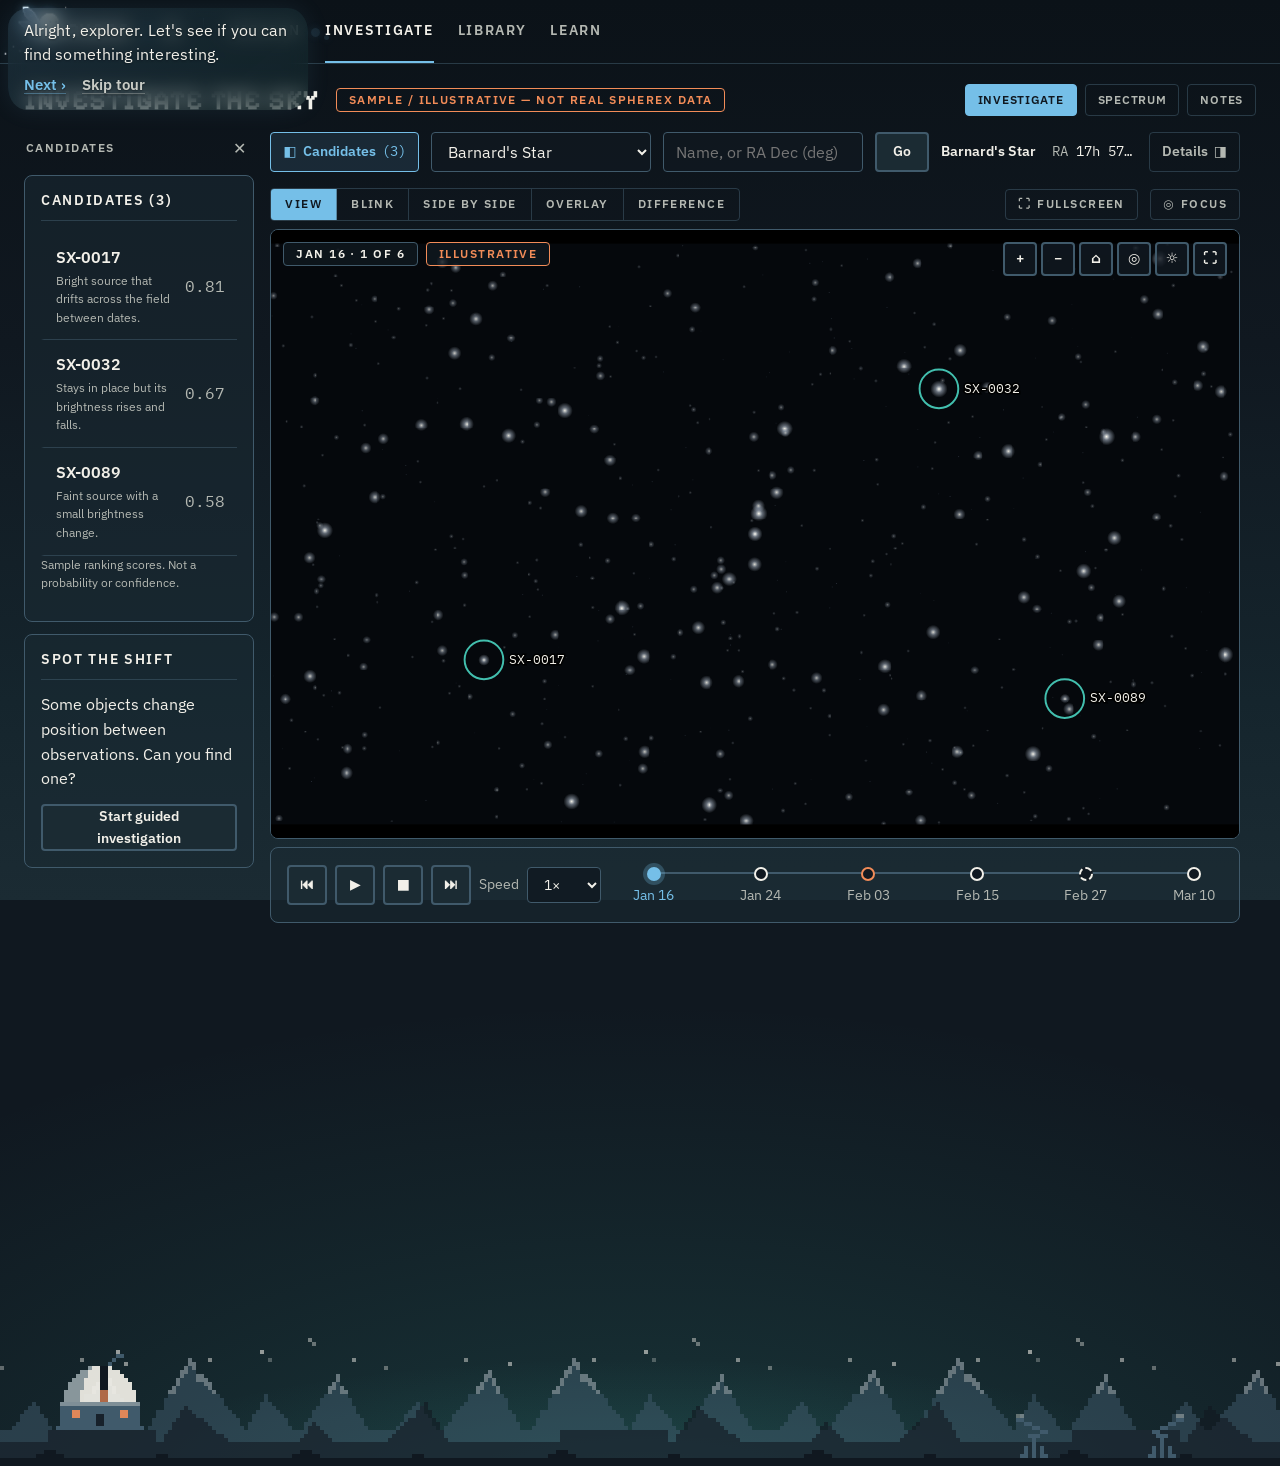
==== commit aab9dfaf: "feat(frontend): Library tab (stored targets, stacked image, data credits); Spectrum band sent to Nav" ====
--- a/frontend/app.html
+++ b/frontend/app.html
@@ -21,6 +21,7 @@
     <nav aria-label="Primary" id="primary-nav">
       <a href="index.html#mission">Mission</a>
       <a href="#/investigate" data-group="investigate">Investigate</a>
+      <a href="#/library" data-group="library">Library</a>
       <a href="#/learn" data-group="learn">Learn</a>
     </nav>
     <!-- Safe zone: the empty end of the nav bar. Navi may wander here (never over the links). -->
--- a/frontend/css/components.css
+++ b/frontend/css/components.css
@@ -103,6 +103,13 @@
 /* Always-visible honesty marker. Never hidden while mock data is in use. */
 .badge-illustrative { border-color: var(--warn); color: var(--warn); }
 .badge-ok { border-color: var(--accent-2); color: var(--accent-2); }
+/* NASA archive status (real backend only). Colour is never the only signal: the text says online / offline too. */
+.archive-badge { display: inline-flex; align-items: center; gap: var(--sp-2); text-transform: none; font-weight: 500; color: var(--text-muted); }
+.archive-badge .dot { width: 8px; height: 8px; border-radius: 50%; background: var(--text-muted); }
+.archive-badge.is-up .dot { background: var(--accent-2); }
+.archive-badge.is-up { border-color: var(--accent-2); }
+.archive-badge.is-down .dot { background: var(--warn); }
+.archive-badge.is-down { border-color: var(--warn); color: var(--warn); }
 
 .notice {
   display: flex; gap: var(--sp-3); padding: var(--sp-3) var(--sp-4);
@@ -142,3 +149,16 @@
 .scene { position: absolute; left: 0; right: 0; bottom: 0; height: 128px; z-index: 0; pointer-events: none; overflow: hidden;
   background: radial-gradient(60% 120% at 50% 100%, rgba(66, 191, 174, 0.14), transparent 70%); }
 .scene-svg { display: block; width: 100%; height: 128px; max-width: none; }
+
+/* ---- Library of stored targets (real backend) --------------------------------------------------------------- */
+.library { padding: 0 var(--gutter) var(--sp-6); display: grid; gap: var(--sp-5); }
+.lib-grid { display: grid; gap: var(--sp-4); grid-template-columns: repeat(auto-fill, minmax(min(100%, 340px), 1fr)); align-items: start; }
+.lib-card p { margin: var(--sp-2) 0; }
+.lib-band { text-transform: none; font-weight: 500; }
+.lib-actions { display: flex; gap: var(--sp-2); flex-wrap: wrap; margin-top: var(--sp-3); }
+.lib-stackfig { margin: var(--sp-3) 0 0; }
+.lib-stackfig img { display: block; width: 100%; height: auto; border: var(--line) solid var(--border); border-radius: var(--radius); image-rendering: auto; }
+.lib-stackfig figcaption { margin-top: var(--sp-2); }
+.lib-warn { margin: var(--sp-2) 0 0; padding-left: var(--sp-4); color: var(--text-muted); }
+.lib-credits h3 { margin: var(--sp-4) 0 var(--sp-2); font-size: var(--fs-sm); text-transform: uppercase; letter-spacing: var(--tracking-label); color: var(--text-muted); }
+.lib-credits ul { margin: 0; padding-left: var(--sp-4); display: grid; gap: var(--sp-2); }
--- a/frontend/css/navi.css
+++ b/frontend/css/navi.css
@@ -1,29 +1,21 @@
 /* Navi, the companion. Shared by the landing page and the workspace so she is identical everywhere.
-   Sprite: approved asset at 1x (88x84) or exactly 0.5x when tucked into the corner; never resampled
-   at fractional sizes. Motion is gentle and stops entirely with prefers-reduced-motion. */
+   Flight, hover and lean are computed in js/components/navi.js (requestAnimationFrame steering);
+   CSS only sizes and draws her. One size everywhere (60px tall, 52px on small screens, set by JS),
+   aspect ratio of the approved sprite preserved. Reduced motion: no particles. */
 
 /* ---- Navi ---------------------------------------------------------------------------------- */
-/* Flight is driven by js/components/navi.js (curved paths); CSS only handles fades and lean. */
-.navi { position: absolute; left: 0; top: 0; z-index: 70; width: 88px; height: 84px; pointer-events: none;
-  transition: opacity 0.25s, filter 0.4s; will-change: transform; }
-.navi-lean { width: 100%; height: 100%; transition: transform 0.6s ease; }
-.navi.is-hopping { opacity: 0; transition: opacity 0.22s; }
-.navi.is-dashing { transition: transform 0.55s cubic-bezier(0.5, 0, 0.75, 0), opacity 0.25s; }
-.navi.is-quiet { opacity: 0.8; }
-.navi.is-small { width: 44px; height: 42px; }
-.navi.is-small .navi-trail { display: none; }
-.navi.is-switching { transition: none; opacity: 0; }
-.navi.is-peek { position: fixed; left: auto; top: auto; right: 6px; bottom: 10px; width: 44px; height: 42px; transform: none; }
-.navi.is-peek.is-tucked { transform: translateX(30px); opacity: 0.85; }
-.navi.is-peek.is-tucked:hover, .navi.is-peek.is-tucked:focus-within { transform: none; opacity: 1; }
-
-.navi-float { position: relative; width: 100%; height: 100%; animation: navi-bob 3.6s ease-in-out infinite; }
-.navi.thinking .navi-float { animation-duration: 1.1s; }
+.navi { position: fixed; left: 0; top: 0; z-index: 70; width: 63px; height: 60px; pointer-events: none;
+  transition: opacity 0.4s; will-change: transform; contain: layout style; }
+.navi.is-quiet { opacity: 0.85; }
+.navi-lean { position: relative; width: 100%; height: 100%; transform-origin: 50% 60%; }
 .navi-body { position: relative; z-index: 1; display: block; width: 100%; height: 100%; padding: 0; border: 0; background: transparent;
   cursor: pointer; pointer-events: auto; border-radius: 50%; }
-.navi-body img { display: block; width: 100%; height: 100%; image-rendering: pixelated; filter: drop-shadow(0 0 6px rgba(117, 191, 232, 0.25)); }
-.navi-body:hover img { filter: drop-shadow(0 0 10px rgba(117, 191, 232, 0.5)); }
-.navi-body:focus-visible { outline-offset: 0; }
+/* The sprite fills her box exactly (box has the sprite's aspect ratio), so she is never stretched.
+   Smooth resampling keeps her small features (eyes, wing edges) intact at this size. */
+.navi-body img { display: block; width: 100%; height: 100%; object-fit: contain; image-rendering: auto;
+  filter: drop-shadow(0 0 5px rgba(117, 191, 232, 0.35)) drop-shadow(0 0 1px rgba(16, 24, 32, 0.9)); }
+.navi-body:hover img { filter: drop-shadow(0 0 9px rgba(117, 191, 232, 0.6)) drop-shadow(0 0 1px rgba(16, 24, 32, 0.9)); }
+.navi-body:focus-visible { outline-offset: 2px; }
 
 /* Particle trail: a few pixel motes drifting off behind her wing (as in the reference sprite). */
 .navi-trail { position: absolute; left: 6%; bottom: 8%; width: 30%; height: 40%; pointer-events: none; }
@@ -33,38 +25,39 @@
 .navi-trail i:nth-child(3) { left: 25%; top: 55%; animation-delay: 1.1s; background: var(--glacier-blue); }
 .navi-trail i:nth-child(4) { left: 55%; top: 70%; animation-delay: 1.65s; width: 2px; height: 2px; }
 .navi-trail i:nth-child(5) { left: 10%; top: 80%; animation-delay: 2.2s; background: var(--aurora-teal); }
-.navi.is-moving .navi-trail i { animation-duration: 1.1s; }
-.navi.is-peek .navi-trail { display: none; }
-
-@keyframes navi-bob { 50% { transform: translateY(-6px); } }
+.navi.is-moving .navi-trail i { animation-duration: 1.2s; }
 @keyframes navi-mote { 0% { opacity: 0; transform: translate(0, 0); } 15% { opacity: 0.9; } 100% { opacity: 0; transform: translate(-14px, 10px); } }
 
-/* Occasional idle moments and the click response. */
-.navi-float.idle-drift { animation: navi-drift 2.6s ease-in-out; }
-.navi-float.idle-loop { animation: navi-loop 2.2s ease-in-out; }
-.navi-float.idle-sparkle .navi-trail i { animation-duration: 0.9s; }
-.navi-float.idle-twirl { animation: navi-twirl 2s ease-in-out; }
-@keyframes navi-twirl { 30% { transform: translate(4px, -6px) rotate(10deg); } 60% { transform: translate(-4px, -2px) rotate(-8deg); } }
-.navi-float.hop { animation: navi-hop 0.45s ease-out; }
-@keyframes navi-drift { 30% { transform: translate(-10px, -8px); } 65% { transform: translate(6px, -3px); } }
-@keyframes navi-loop { 25% { transform: translate(-8px, -10px) rotate(-6deg); } 50% { transform: translate(0, -16px); } 75% { transform: translate(8px, -10px) rotate(6deg); } }
-@keyframes navi-hop { 40% { transform: translateY(-10px) scale(1.04); } }
-
-/* ---- Whisper: a small, soft, translucent bubble with a pointer --------------------------------- */
-.navi-whisper { position: fixed; z-index: 71; margin: 0; max-width: 300px; padding: 6px 12px;
-  background: rgba(27, 43, 51, 0.62); color: var(--warm-ivory);
-  -webkit-backdrop-filter: blur(6px); backdrop-filter: blur(6px);
-  border: 1px solid rgba(117, 191, 232, 0.22); border-radius: 12px;
-  box-shadow: 0 0 18px rgba(66, 191, 174, 0.16), 0 4px 14px rgba(0, 0, 0, 0.25);
-  font-family: var(--font-pixel); font-weight: 500; font-size: 0.8125rem; line-height: 1.35; letter-spacing: 0.01em;
-  cursor: pointer; opacity: 0; transform: translateY(3px); transition: opacity 0.25s, transform 0.25s; }
-.navi-whisper.is-shown { opacity: 1; transform: none; }
-.navi-whisper::after { content: ""; position: absolute; width: 8px; height: 8px; background: inherit;
-  border: inherit; border-width: 0 1px 1px 0; transform: rotate(45deg); -webkit-backdrop-filter: none; backdrop-filter: none; }
-.navi-whisper[data-side="left"]::after   { right: -5px; top: calc(var(--py, 50%) - 4px); transform: rotate(-45deg); }
-.navi-whisper[data-side="right"]::after  { left: -5px; top: calc(var(--py, 50%) - 4px); transform: rotate(135deg); }
-.navi-whisper[data-side="top"]::after    { bottom: -5px; left: calc(var(--px, 50%) - 4px); transform: rotate(45deg); }
-.navi-whisper[data-side="bottom"]::after { top: -5px; left: calc(var(--px, 50%) - 4px); transform: rotate(225deg); }
+/* ---- Whisper: a soft, translucent whisper floating beside her ----------------------------------------
+   No box, no border, no heavy shadow: an organic rounded shape with a faint glacier/aurora tint, a gentle
+   backdrop blur and a barely-there glow, plus two small trailing motes pointing at Navi instead of a tail.
+   Text: clean sans (IBM Plex Sans, the app's body face), 16px (15px on phones), line-height 1.5,
+   wraps instead of shrinking; whole-pixel positioning and opacity-only fades keep it crisp. */
+.navi-whisper { --tint: rgba(117, 191, 232, 0.12); --wash: rgba(16, 24, 32, 0.46);
+  position: fixed; z-index: 71; margin: 0; width: max-content; max-width: min(300px, calc(100vw - 32px)); padding: 10px 16px 11px;
+  background: linear-gradient(140deg, var(--tint), rgba(66, 191, 174, 0.07)), var(--wash);
+  -webkit-backdrop-filter: blur(10px) saturate(120%); backdrop-filter: blur(10px) saturate(120%);
+  border: 0; border-radius: 22px 20px 24px 19px / 20px 24px 19px 23px;
+  box-shadow: 0 0 24px rgba(117, 191, 232, 0.09);
+  color: var(--warm-ivory); text-shadow: 0 1px 2px rgba(5, 10, 15, 0.45);
+  font-family: var(--font-body); font-weight: 400; font-size: 1rem; line-height: 1.5; letter-spacing: 0.005em;
+  overflow-wrap: break-word; white-space: normal; cursor: pointer; opacity: 0; transition: opacity 0.35s ease; }
+.navi-whisper.is-shown { opacity: 1; }
+/* Trailing motes toward Navi (the side is chosen by navi.js; --px/--py aim at her). */
+.navi-whisper::before, .navi-whisper::after { content: ""; position: absolute; border-radius: 50%; background: var(--tint);
+  -webkit-backdrop-filter: blur(6px); backdrop-filter: blur(6px); box-shadow: 0 0 8px rgba(117, 191, 232, 0.12); }
+.navi-whisper::before { width: 9px; height: 9px; } .navi-whisper::after { width: 5px; height: 5px; }
+.navi-whisper[data-side="left"]::before  { right: -12px; top: calc(var(--py, 50%) - 6px); }
+.navi-whisper[data-side="left"]::after   { right: -21px; top: calc(var(--py, 50%) + 1px); }
+.navi-whisper[data-side="right"]::before { left: -12px; top: calc(var(--py, 50%) - 6px); }
+.navi-whisper[data-side="right"]::after  { left: -21px; top: calc(var(--py, 50%) + 1px); }
+.navi-whisper[data-side="top"]::before   { bottom: -12px; left: calc(var(--px, 50%) - 6px); }
+.navi-whisper[data-side="top"]::after    { bottom: -21px; left: calc(var(--px, 50%) + 1px); }
+.navi-whisper[data-side="bottom"]::before { top: -12px; left: calc(var(--px, 50%) - 6px); }
+.navi-whisper[data-side="bottom"]::after  { top: -21px; left: calc(var(--px, 50%) + 1px); }
+/* Without backdrop blur the wash carries the contrast on its own. */
+@supports not ((backdrop-filter: blur(1px)) or (-webkit-backdrop-filter: blur(1px))) { .navi-whisper { --wash: rgba(16, 24, 32, 0.78); } }
+@media (max-width: 600px) { .navi-whisper { font-size: 0.9375rem; line-height: 1.45; padding: 8px 13px 9px; max-width: min(280px, calc(100vw - 24px)); } }
 
 /* ---- Assistant panel: compact, beside her ------------------------------------------------------- */
 .navi-panel { position: fixed; z-index: 72; width: min(340px, calc(100vw - 32px)); height: min(480px, calc(100vh - 120px));
@@ -72,6 +65,30 @@
   border-radius: var(--radius-lg); box-shadow: 0 0 24px rgba(66, 191, 174, 0.12), var(--shadow-hard); overflow: hidden; }
 .navi-panel.is-sheet { left: 0; right: 0; bottom: 0; top: auto; width: 100%; height: min(70vh, 520px); border-radius: var(--radius-lg) var(--radius-lg) 0 0;
   padding-bottom: env(safe-area-inset-bottom, 0px); }
+
+/* Floating chat window: 400 × 450 by default, drag by the header, resize from the corner (navi.js keeps it on screen). */
+.navi-panel:not(.is-sheet) { width: 400px; height: 450px; min-width: 300px; min-height: 280px;
+  max-width: min(720px, calc(100vw - 16px)); max-height: calc(100vh - 16px); resize: both; }
+.navi-panel.is-dragging { user-select: none; box-shadow: 0 0 32px rgba(66, 191, 174, 0.2), var(--shadow-hard); }
+.navi-panel .np-head { align-items: center; cursor: move; touch-action: none; user-select: none; gap: var(--sp-2); }
+.navi-panel.is-sheet .np-head { cursor: default; }
+.np-grip { background: transparent; border: 0; color: var(--text-muted); cursor: move; padding: 2px 4px; font-size: var(--fs-md); line-height: 1; border-radius: var(--radius); }
+.np-grip:hover, .np-grip:focus-visible { color: var(--accent); }
+.navi-panel.is-sheet .np-grip { display: none; }
+.np-sub { flex: 1; min-width: 0; font-size: var(--fs-sm); white-space: nowrap; overflow: hidden; text-overflow: ellipsis; }
+.np-min { background: transparent; border: 0; color: var(--text-muted); cursor: pointer; font-size: var(--fs-md); padding: 2px 8px; border-radius: var(--radius); line-height: 1; }
+.np-min:hover, .np-close:hover { color: var(--text); background: rgba(117, 191, 232, 0.08); }
+.navi-panel.is-min { height: auto !important; min-height: 0; resize: none; }
+.navi-panel.is-min > :not(.np-head) { display: none !important; }
+/* Readable conversation. */
+.navi-panel .np-log { overscroll-behavior: contain; }
+.navi-panel .bubble { font-size: 1rem; line-height: 1.5; }
+.navi-panel .caveats ul, .navi-panel .np-tip { font-size: 0.9375rem; }
+.navi-panel .np-sugg .chip { font-size: 0.9375rem; white-space: nowrap; flex: 0 0 auto; }
+/* Suggestions: one row that scrolls sideways, so the conversation keeps the height. */
+.navi-panel .np-sugg { flex-wrap: nowrap; overflow-x: auto; padding-top: var(--sp-2); scrollbar-width: thin; }
+.navi-panel .np-log { min-height: 120px; }
+.navi-panel .np-form .input { font-size: 1rem; }
 .np-head { display: flex; align-items: baseline; gap: var(--sp-3); padding: var(--sp-3) var(--sp-3) var(--sp-2) var(--sp-4); }
 .np-head .muted { flex: 1; }
 .np-close { background: transparent; border: 0; color: var(--text-muted); cursor: pointer; font-size: var(--fs-md); padding: 2px 6px; border-radius: var(--radius); }
@@ -102,14 +119,15 @@
 @keyframes blip { 0%, 80%, 100% { opacity: 0.2; } 40% { opacity: 1; } }
 
 .nw-text { display: block; }
-.nw-actions { display: flex; gap: var(--sp-3); margin-top: 4px; font-family: var(--font-body); }
-.nw-actions button { background: none; border: 0; padding: 0; color: var(--glacier-blue); font-size: var(--fs-xs); font-weight: 600; cursor: pointer; text-decoration: underline; text-underline-offset: 2px; }
-.nw-actions button:last-child { color: var(--text-muted); }
+.nw-actions { display: flex; gap: var(--sp-4); margin-top: 6px; font-family: var(--font-body); }
+.nw-actions button { background: none; border: 0; padding: 2px 0; color: var(--glacier-blue); font-size: 0.9375rem; font-weight: 600; cursor: pointer;
+  text-decoration: underline; text-decoration-color: rgba(117, 191, 232, 0.4); text-underline-offset: 3px; text-shadow: inherit; }
+.nw-actions button:hover { text-decoration-color: currentColor; }
+.nw-actions button:last-child { color: #c9ccc6; text-decoration-color: rgba(201, 204, 198, 0.35); }
 .np-link { background: none; border: 0; padding: 2px 0; color: var(--glacier-blue); font-size: var(--fs-xs); cursor: pointer; text-decoration: underline; text-underline-offset: 2px; }
 
 @media (prefers-reduced-motion: reduce) {
-  .navi, .navi.is-dashing, .navi-lean { transition: opacity 0.01ms; }
-  .navi-float, .navi-float.hop, .navi-float.idle-drift, .navi-float.idle-loop, .navi-float.idle-twirl { animation: none; }
+  .navi { transition: none; }
   .navi-trail { display: none; }
-  .navi-whisper { transition: none; transform: none; }
+  .navi-whisper { transition: none; }
 }
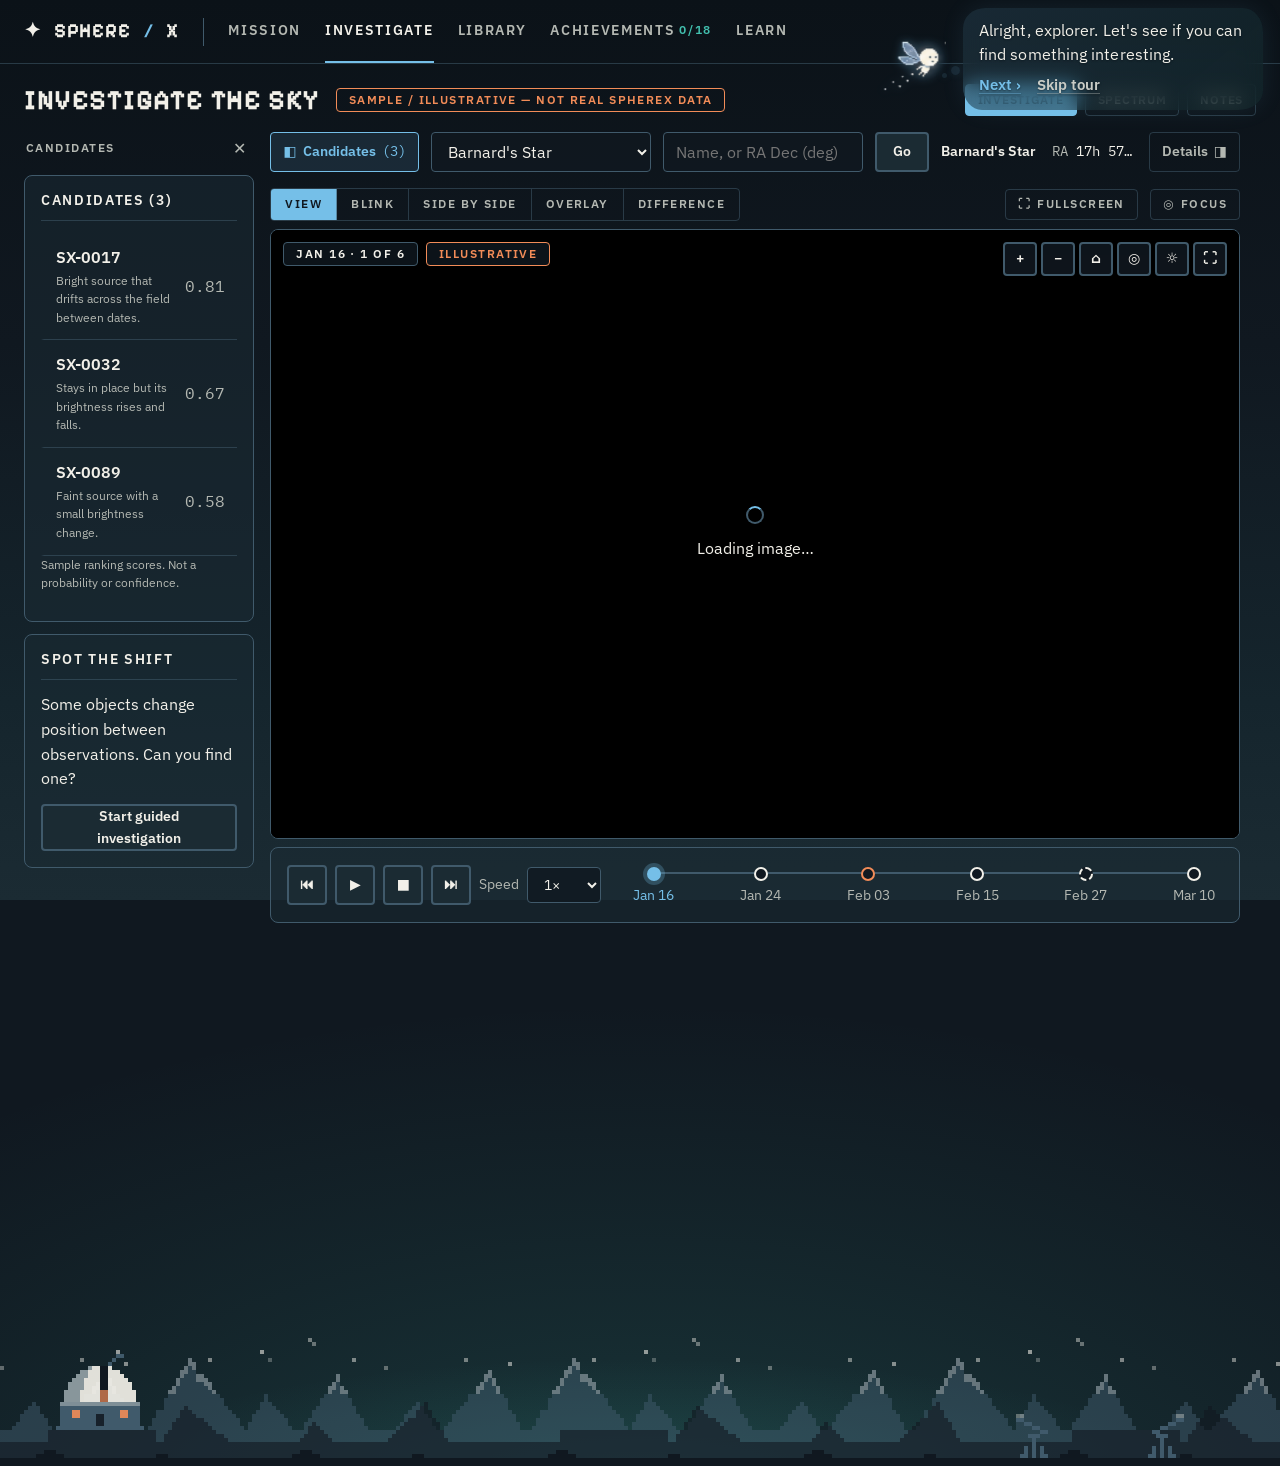
==== commit 5dfc808d: "feat(frontend): achievements tab and unlock toasts; Spectrum page layout (compact side column, chart" ====
--- a/frontend/app.html
+++ b/frontend/app.html
@@ -22,6 +22,7 @@
       <a href="index.html#mission">Mission</a>
       <a href="#/investigate" data-group="investigate">Investigate</a>
       <a href="#/library" data-group="library">Library</a>
+      <a href="#/achievements" data-group="achievements">Achievements <span class="ach-count" id="ach-count" aria-label="achievements unlocked"></span></a>
       <a href="#/learn" data-group="learn">Learn</a>
     </nav>
     <!-- Safe zone: the empty end of the nav bar. Navi may wander here (never over the links). -->
--- a/frontend/css/components.css
+++ b/frontend/css/components.css
@@ -162,3 +162,28 @@
 .lib-warn { margin: var(--sp-2) 0 0; padding-left: var(--sp-4); color: var(--text-muted); }
 .lib-credits h3 { margin: var(--sp-4) 0 var(--sp-2); font-size: var(--fs-sm); text-transform: uppercase; letter-spacing: var(--tracking-label); color: var(--text-muted); }
 .lib-credits ul { margin: 0; padding-left: var(--sp-4); display: grid; gap: var(--sp-2); }
+
+.data-table { width: 100%; border-collapse: collapse; font-size: var(--fs-sm); margin: var(--sp-3) 0; }
+.data-table th, .data-table td { text-align: left; padding: var(--sp-2) var(--sp-3); border-bottom: var(--line) solid var(--border-soft); vertical-align: top; }
+.data-table th { color: var(--text-muted); font-weight: 600; font-size: var(--fs-xs); text-transform: uppercase; letter-spacing: var(--tracking-label); }
+
+/* ---- Achievements --------------------------------------------------------------------------------------------- */
+.achievements { padding: 0 var(--gutter) var(--sp-6); display: grid; gap: var(--sp-5); }
+.ach-count { font-size: var(--fs-xs); color: var(--accent-2); margin-left: var(--sp-1); }
+.ach-grid { list-style: none; margin: 0; padding: 0; display: grid; gap: var(--sp-4); grid-template-columns: repeat(auto-fill, minmax(min(100%, 280px), 1fr)); }
+.ach { display: flex; gap: var(--sp-4); align-items: flex-start; padding: var(--sp-4); border: var(--line) solid var(--border); border-radius: var(--radius-lg); background: var(--surface, transparent); }
+.ach h3 { margin: 0 0 var(--sp-1); font-size: var(--fs-md, 1rem); }
+.ach p { margin: var(--sp-1) 0; }
+.ach-glyph { flex: none; width: 44px; height: 44px; display: grid; place-items: center; border-radius: 50%; border: 2px solid var(--border); font-size: 1.35rem; color: var(--text-muted); }
+.ach.is-done { border-color: var(--accent-2); }
+.ach.is-done .ach-glyph { border-color: var(--accent-2); color: var(--accent-2); background: rgba(80, 200, 190, 0.12); }
+.ach.is-locked { opacity: 0.8; }
+.ach-bar { height: 8px; border-radius: 4px; background: var(--border-soft, rgba(255, 255, 255, 0.12)); overflow: hidden; margin-top: var(--sp-2); }
+.ach-bar > span { display: block; height: 100%; background: var(--accent-2); }
+.ach-bar-big { height: 12px; max-width: 520px; }
+.ach-toast { position: fixed; left: 50%; bottom: 28px; transform: translate(-50%, 24px); z-index: 60; display: flex; gap: var(--sp-3); align-items: center;
+  max-width: min(92vw, 520px); padding: var(--sp-3) var(--sp-4); background: var(--surface-solid, #0f1a24); color: var(--text); border: 2px solid var(--accent-2); border-radius: var(--radius-lg);
+  box-shadow: 4px 4px 0 rgba(0, 0, 0, 0.6); opacity: 0; transition: opacity 0.25s ease, transform 0.25s ease; }
+.ach-toast.is-shown { opacity: 1; transform: translate(-50%, 0); }
+.ach-toast .ach-glyph { border-color: var(--accent-2); color: var(--accent-2); }
+@media (prefers-reduced-motion: reduce) { .ach-toast { transition: none; } }
--- a/frontend/css/workspace.css
+++ b/frontend/css/workspace.css
@@ -130,7 +130,7 @@
 /* ---- Spectrum ---------------------------------------------------------------------------------------- */
 .spectrum { display: grid; gap: var(--sp-4); padding: var(--sp-3) var(--gutter) var(--sp-6); }
 .sp-body { display: grid; gap: var(--sp-4); }
-.sp-top { display: grid; gap: var(--sp-4); grid-template-columns: 1fr; }
+.sp-top { display: grid; gap: var(--sp-4); grid-template-columns: 1fr; align-items: start; }
 @media (min-width: 1000px) { .sp-top { grid-template-columns: minmax(0, 3fr) minmax(260px, 1fr); } }   /* viewer ≈ 70-75% */
 .sp-viewer { height: clamp(320px, 52vh, 600px); }
 .sp-strip-head { display: flex; justify-content: space-between; align-items: center; flex-wrap: wrap; gap: var(--sp-3); }
@@ -280,3 +280,11 @@
   .navi-zone-head { display: none; }
   .ws-context .select, .ws-context .input { flex: 1 1 100%; }
 }
+
+/* Spectrum page: the side column holds only the readout; long notes are collapsible below the chart. */
+#sp-info { max-height: clamp(320px, 52vh, 600px); overflow: auto; }
+#sp-info .flags summary, #about-details summary, .chart-panel summary { cursor: pointer; }
+#sp-info .flags { margin: var(--sp-2) 0; }
+.linklike { background: none; border: 0; padding: 0; color: var(--accent); text-decoration: underline; cursor: pointer; font: inherit; }
+.about-notes { display: grid; gap: var(--sp-2); grid-template-columns: repeat(auto-fill, minmax(min(100%, 320px), 1fr)); margin-top: var(--sp-3); }
+.about-notes .notice { margin: 0; }
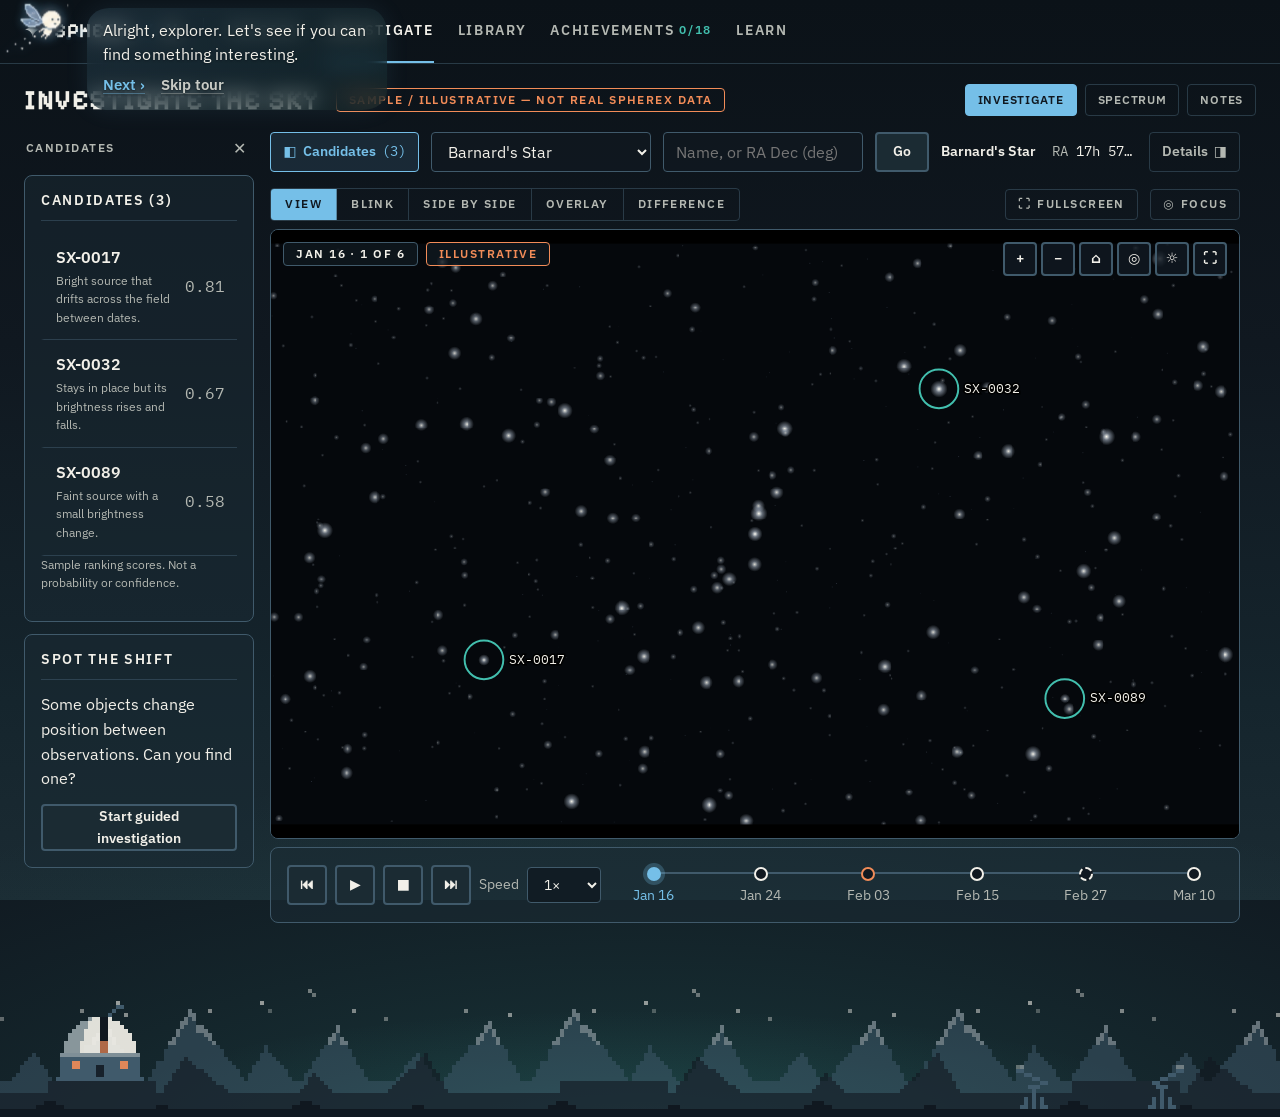
==== commit b841c0fd: "feat(frontend): thin scrollbars with no visible track Co-Authored-By: Claude Sonnet 5.5 <noreply@ant" ====
--- a/frontend/app.html
+++ b/frontend/app.html
@@ -7,7 +7,7 @@
   <meta name="description" content="Investigate the changing infrared sky with SPHEREx observations. Sample data is illustrative.">
   <link rel="icon" href="assets/navi/navi.png" type="image/png">
   <link rel="stylesheet" href="css/tokens.css">
-  <link rel="stylesheet" href="css/base.css">
+  <link rel="stylesheet" href="css/base.css?v=4">
   <link rel="stylesheet" href="css/components.css">
   <link rel="stylesheet" href="css/workspace.css">
   <link rel="stylesheet" href="css/navi.css">
--- a/frontend/css/base.css
+++ b/frontend/css/base.css
@@ -54,3 +54,12 @@
     scroll-behavior: auto !important;
   }
 }
+
+/* Scrollbars: a thin, soft thumb with no visible track, so scrollable areas show they scroll without a heavy bar. */
+* { scrollbar-width: thin; scrollbar-color: rgba(150, 205, 235, 0.38) transparent; }
+@supports not (scrollbar-width: thin) {
+  *::-webkit-scrollbar { width: 8px; height: 8px; background: transparent; }
+  *::-webkit-scrollbar-track, *::-webkit-scrollbar-corner { background: transparent; }
+  *::-webkit-scrollbar-thumb { background: rgba(150, 205, 235, 0.38); border-radius: 8px; border: 2px solid transparent; background-clip: content-box; }
+  *::-webkit-scrollbar-thumb:hover { background: rgba(150, 205, 235, 0.6); background-clip: content-box; }
+}
--- a/frontend/css/workspace.css
+++ b/frontend/css/workspace.css
@@ -217,6 +217,9 @@
 .ws-drawer { min-width: 0; overflow: hidden; display: grid; gap: var(--sp-3); align-content: start; }
 .ws-left { grid-column: 1; grid-row: 1; } .ws-right { grid-column: 3; grid-row: 1; }
 .ws:not(.left-open) .ws-left, .ws:not(.right-open) .ws-right { visibility: hidden; }
+/* A closed drawer keeps its content in a 0-wide column, where it wraps into a very tall strip; give it no height
+   so it cannot stretch the page (otherwise e.g. side by side, with both drawers closed, scrolls into empty space). */
+.ws:not(.is-overlay):not(.left-open) .ws-left, .ws:not(.is-overlay):not(.right-open) .ws-right { height: 0; }
 .drawer-head { display: flex; align-items: center; justify-content: space-between; padding: 2px 2px 0; }
 .drawer-close { background: transparent; border: 0; color: var(--text-muted); cursor: pointer; padding: 2px 6px; border-radius: var(--radius); }
 .drawer-close:hover { color: var(--text); }
@@ -288,3 +291,6 @@
 .linklike { background: none; border: 0; padding: 0; color: var(--accent); text-decoration: underline; cursor: pointer; font: inherit; }
 .about-notes { display: grid; gap: var(--sp-2); grid-template-columns: repeat(auto-fill, minmax(min(100%, 320px), 1fr)); margin-top: var(--sp-3); }
 .about-notes .notice { margin: 0; }
+
+/* Side panels (Candidates, Details) scroll inside themselves on wide screens, like the Spectrum readout, so a long panel never stretches the page. */
+.ws:not(.is-overlay) .ws-drawer { align-self: start; position: sticky; top: var(--sp-3); max-height: calc(100vh - 110px); overflow-y: auto; overscroll-behavior: contain; }
--- a/frontend/css/navi.css
+++ b/frontend/css/navi.css
@@ -59,51 +59,111 @@
 @supports not ((backdrop-filter: blur(1px)) or (-webkit-backdrop-filter: blur(1px))) { .navi-whisper { --wash: rgba(16, 24, 32, 0.78); } }
 @media (max-width: 600px) { .navi-whisper { font-size: 0.9375rem; line-height: 1.45; padding: 8px 13px 9px; max-width: min(280px, calc(100vw - 24px)); } }
 
-/* ---- Assistant panel: compact, beside her ------------------------------------------------------- */
-.navi-panel { position: fixed; z-index: 72; width: min(340px, calc(100vw - 32px)); height: min(480px, calc(100vh - 120px));
-  display: flex; flex-direction: column; background: var(--deep-slate); border: 1px solid var(--border);
-  border-radius: var(--radius-lg); box-shadow: 0 0 24px rgba(66, 191, 174, 0.12), var(--shadow-hard); overflow: hidden; }
-.navi-panel.is-sheet { left: 0; right: 0; bottom: 0; top: auto; width: 100%; height: min(70vh, 520px); border-radius: var(--radius-lg) var(--radius-lg) 0 0;
-  padding-bottom: env(safe-area-inset-bottom, 0px); }
-
-/* Floating chat window: 400 × 450 by default, drag by the header, resize from the corner (navi.js keeps it on screen). */
-.navi-panel:not(.is-sheet) { width: 400px; height: 450px; min-width: 300px; min-height: 280px;
-  max-width: min(720px, calc(100vw - 16px)); max-height: calc(100vh - 16px); resize: both; }
-.navi-panel.is-dragging { user-select: none; box-shadow: 0 0 32px rgba(66, 191, 174, 0.2), var(--shadow-hard); }
-.navi-panel .np-head { align-items: center; cursor: move; touch-action: none; user-select: none; gap: var(--sp-2); }
+/* ---- Assistant: Navi's constellation chat ---------------------------------------------------------
+   A compact, softly translucent panel framed by a constellation (an SVG just outside its edge that
+   navi.js redraws and steps). navi.js sizes and places it only in free space (see placePanel):
+   full (default), bar (one line, when there is no room) or big (reading area). All text ≥ 15 px. */
+.navi-panel { position: fixed; z-index: 69;                   /* under Navi (70): she is never hidden by it */
+  display: flex; flex-direction: column; overflow: visible;  /* the stars sit just outside the edge */
+  width: 360px; height: 400px; color: #f2f6f9; font-size: 1rem;
+  background: rgba(22, 36, 50, 0.66); border: 1px solid rgba(117, 191, 232, 0.24); border-radius: 18px;
+  -webkit-backdrop-filter: blur(14px) saturate(120%); backdrop-filter: blur(14px) saturate(120%);
+  box-shadow: 0 8px 30px rgba(0, 0, 0, 0.28), 0 0 26px rgba(117, 191, 232, 0.08); }
+@supports not ((backdrop-filter: blur(1px)) or (-webkit-backdrop-filter: blur(1px))) { .navi-panel { background: rgba(22, 36, 50, 0.95); } }
+.navi-panel > :not(.np-sky) { position: relative; z-index: 1; }
+
+/* The constellation: 6 px around the panel, floating 5 px; navi.js moves the stars in stop-motion steps. */
+.np-sky { position: absolute; z-index: 0; left: -6px; top: -6px; width: calc(100% + 12px); height: calc(100% + 12px);
+  pointer-events: none; overflow: visible; animation: np-float 4.6s ease-in-out infinite alternate; }
+.np-sky .np-lines { fill: none; stroke: rgba(150, 210, 240, 0.55); stroke-width: 1; stroke-linejoin: round; }
+.np-sky circle { fill: #eaf6fd; filter: drop-shadow(0 0 2.5px rgba(117, 191, 232, 0.9));
+  animation: np-twinkle var(--d, 5s) var(--dl, 0s) ease-in-out infinite; }
+@keyframes np-float { from { transform: translateY(-2.5px); } to { transform: translateY(2.5px); } }
+@keyframes np-twinkle { 0%, 100% { opacity: 1; } 50% { opacity: 0.4; } }
+
+/* Opens out of Navi; fades to re-form elsewhere when following her would cross the interface. */
+.navi-panel.is-arriving { animation: np-in 260ms ease-out both; transform-origin: var(--ox, 50%) var(--oy, 50%); }
+@keyframes np-in { from { opacity: 0; transform: scale(0.94); } to { opacity: 1; transform: none; } }
+.navi-panel { transition: opacity 220ms ease; }
+.navi-panel.is-hopping { opacity: 0; pointer-events: none; }
+.navi-panel.is-dragging { user-select: none; box-shadow: 0 10px 34px rgba(0, 0, 0, 0.34), 0 0 30px rgba(117, 191, 232, 0.14); }
+
+/* Header: drag handle, name, buttons. Nothing in it can overlap: the subtitle shrinks first. */
+.navi-panel .np-head { display: flex; align-items: center; gap: 6px; padding: 10px 10px 6px 12px; cursor: move; touch-action: none; user-select: none; flex: none; }
+.np-name { font-size: 1rem; letter-spacing: 0.04em; color: #fff; white-space: nowrap; flex: none; }
+.np-star { color: var(--glacier-blue); text-shadow: 0 0 6px rgba(117, 191, 232, 0.8); }
+.navi-panel .np-sub { flex: 1 1 auto; min-width: 0; font-size: 0.9375rem; color: rgba(222, 234, 242, 0.72); white-space: nowrap; overflow: hidden; text-overflow: ellipsis; }
+.np-grip, .np-gear, .np-expand, .navi-panel .np-close { flex: none; width: 32px; height: 32px; display: inline-grid; place-items: center; padding: 0;
+  background: transparent; border: 0; border-radius: 999px; color: rgba(222, 234, 242, 0.85); font-size: 1rem; line-height: 1; cursor: pointer; }
+.np-grip { width: 22px; cursor: move; }
+.np-grip:hover, .np-gear:hover, .np-expand:hover, .navi-panel .np-close:hover,
+.np-grip:focus-visible, .np-gear:focus-visible, .np-expand:focus-visible, .navi-panel .np-close:focus-visible { color: #fff; background: rgba(117, 191, 232, 0.16); }
+.np-gear[aria-expanded="true"] { color: var(--glacier-blue); }
+
+/* Settings, folded out under the header. */
+.navi-panel .np-settings { display: flex; flex-wrap: wrap; align-items: center; gap: 6px 14px; padding: 2px 14px 10px; flex: none; border: 0; }
+.navi-panel .np-settings[hidden] { display: none; }
+.navi-panel .np-seg { display: inline-flex; align-items: center; gap: 2px; font-size: 0.9375rem; }
+.navi-panel .np-seg-label { font-size: 0.9375rem; text-transform: none; letter-spacing: 0; font-weight: 600; color: rgba(222, 234, 242, 0.8); margin-right: 4px; }
+.navi-panel .np-seg button { font-size: 0.9375rem; padding: 3px 10px; color: rgba(222, 234, 242, 0.85); border-radius: 999px; }
+.navi-panel .np-seg button[aria-checked="true"] { color: #08111a; background: var(--glacier-blue); }
+.navi-panel .np-link { font-size: 0.9375rem; }
+.navi-panel .np-tip { flex: none; margin: 0; padding: 0 14px 8px; border: 0; font-size: 0.9375rem; line-height: 1.45; color: var(--glacier-blue); }
+
+/* Conversation: wraps fully and scrolls; never clipped. */
+.navi-panel .np-log { position: relative; flex: 1 1 auto; min-height: 0; overflow-y: auto; overflow-x: hidden; display: flex; flex-direction: column; gap: 12px;
+  padding: 6px 14px 10px; overscroll-behavior: contain; scrollbar-width: thin; scrollbar-color: rgba(117, 191, 232, 0.4) transparent; }
+.navi-panel .msg { display: flex; min-width: 0; flex: none; }
+.navi-panel .msg-user { justify-content: flex-end; }
+.navi-panel .bubble { font-size: 1rem; line-height: 1.5; overflow-wrap: anywhere; min-width: 0; }
+.navi-panel .msg-ai .bubble { position: relative; max-width: 100%; padding: 0 0 0 18px; border: 0; background: none; border-radius: 0; color: #f2f6f9; }
+.navi-panel .msg-ai .bubble::before { content: "✦"; position: absolute; left: 0; top: 0.15em; font-size: 0.75rem; color: var(--glacier-blue); text-shadow: 0 0 5px rgba(117, 191, 232, 0.8); }
+.navi-panel .msg-user .bubble { max-width: 85%; padding: 7px 13px; color: #fff; background: rgba(117, 191, 232, 0.16);
+  border: 1px solid rgba(117, 191, 232, 0.32); border-radius: 16px 16px 4px 16px; }
+.navi-panel .caveats { background: rgba(242, 140, 88, 0.08); border-left-color: rgba(242, 140, 88, 0.75); }
+.navi-panel .caveats ul, .navi-panel .refs, .navi-panel .actions { font-size: 0.9375rem; }
+.navi-panel .label { font-size: 0.8125rem; }
+.navi-panel .chip { font-size: 0.9375rem; color: #eef5f9; background: rgba(8, 13, 21, 0.3); border-color: rgba(117, 191, 232, 0.4); }
+.navi-panel .chip:hover { border-color: var(--glacier-blue); color: #fff; }
+.navi-panel .notice { font-size: 0.9375rem; }
+/* Suggested questions: they wrap, so none is ever cut off. */
+.navi-panel .np-sugg { flex: none; display: flex; flex-wrap: wrap; gap: 6px; padding: 2px 14px 4px; }
+.navi-panel .np-sugg .chip { white-space: normal; text-align: left; max-width: 100%; }
+.navi-panel .np-sugg:empty { display: none; }
+/* Short panel: the conversation keeps its room (navi.js sets these). */
+.navi-panel.no-tip .np-tip, .navi-panel.no-sugg .np-sugg { display: none; }
+/* Input. */
+.navi-panel .np-form { flex: none; display: flex; align-items: center; gap: 8px; padding: 8px 12px 12px; border: 0; }
+.navi-panel .np-form .input { flex: 1 1 auto; min-width: 0; font-size: 1rem; color: #fff; padding: 8px 12px;
+  background: rgba(8, 13, 21, 0.42); border: 1px solid rgba(117, 191, 232, 0.3); border-radius: 12px; }
+.navi-panel .np-form .input::placeholder { color: rgba(222, 234, 242, 0.62); }
+.navi-panel .np-form .input:focus { outline: none; border-color: var(--glacier-blue); box-shadow: 0 0 0 2px rgba(117, 191, 232, 0.25); }
+.navi-panel .np-form .btn { flex: none; font-size: 0.9375rem; padding: 7px 16px; color: #08111a; background: var(--glacier-blue); border: 0; border-radius: 12px; }
+.navi-panel .np-form .btn:hover { background: #9cd3f0; }
+
+/* Bar: one line — grip, ✦, input, send, expand, close — for when there is no room for the full chat. */
+.navi-panel.is-bar { flex-direction: row; align-items: center; gap: 4px; padding: 0 6px 0 4px; border-radius: 16px; }
+.navi-panel.is-bar .np-head { display: contents; }
+.navi-panel.is-bar :is(.np-label, .np-sub, .np-gear, .np-settings, .np-tip, .np-log, .np-sugg) { display: none !important; }
+.navi-panel.is-bar .np-grip { order: 0; } .navi-panel.is-bar .np-name { order: 1; margin-right: 2px; }
+.navi-panel.is-bar .np-form { order: 2; flex: 1 1 auto; min-width: 0; padding: 0; }
+.navi-panel.is-bar .np-expand { order: 3; } .navi-panel.is-bar .np-close { order: 4; }
+.navi-panel.is-bar .np-form .input { padding: 6px 10px; }
+.navi-panel.is-bar .np-form .btn { padding: 6px 12px; }
+/* A reply arrived while in the bar: ⤢ lights up (the user opens the reading area when they want). */
+.navi-panel.has-news .np-expand { color: #08111a; background: var(--glacier-blue); animation: np-news 1.8s ease-in-out infinite; }
+@keyframes np-news { 0%, 100% { box-shadow: 0 0 0 0 rgba(117, 191, 232, 0.5); } 50% { box-shadow: 0 0 0 5px rgba(117, 191, 232, 0); } }
+
+/* Phones: a bottom sheet. */
+.navi-panel.is-sheet { left: 0 !important; right: 0; bottom: 0; top: auto !important; width: 100% !important; height: min(70vh, 520px) !important;
+  border-radius: 20px 20px 0 0; padding-bottom: env(safe-area-inset-bottom, 0px); background: rgba(22, 36, 50, 0.95); }
 .navi-panel.is-sheet .np-head { cursor: default; }
-.np-grip { background: transparent; border: 0; color: var(--text-muted); cursor: move; padding: 2px 4px; font-size: var(--fs-md); line-height: 1; border-radius: var(--radius); }
-.np-grip:hover, .np-grip:focus-visible { color: var(--accent); }
-.navi-panel.is-sheet .np-grip { display: none; }
-.np-sub { flex: 1; min-width: 0; font-size: var(--fs-sm); white-space: nowrap; overflow: hidden; text-overflow: ellipsis; }
-.np-min { background: transparent; border: 0; color: var(--text-muted); cursor: pointer; font-size: var(--fs-md); padding: 2px 8px; border-radius: var(--radius); line-height: 1; }
-.np-min:hover, .np-close:hover { color: var(--text); background: rgba(117, 191, 232, 0.08); }
-.navi-panel.is-min { height: auto !important; min-height: 0; resize: none; }
-.navi-panel.is-min > :not(.np-head) { display: none !important; }
-/* Readable conversation. */
-.navi-panel .np-log { overscroll-behavior: contain; }
-.navi-panel .bubble { font-size: 1rem; line-height: 1.5; }
-.navi-panel .caveats ul, .navi-panel .np-tip { font-size: 0.9375rem; }
-.navi-panel .np-sugg .chip { font-size: 0.9375rem; white-space: nowrap; flex: 0 0 auto; }
-/* Suggestions: one row that scrolls sideways, so the conversation keeps the height. */
-.navi-panel .np-sugg { flex-wrap: nowrap; overflow-x: auto; padding-top: var(--sp-2); scrollbar-width: thin; }
-.navi-panel .np-log { min-height: 120px; }
-.navi-panel .np-form .input { font-size: 1rem; }
-.np-head { display: flex; align-items: baseline; gap: var(--sp-3); padding: var(--sp-3) var(--sp-3) var(--sp-2) var(--sp-4); }
-.np-head .muted { flex: 1; }
-.np-close { background: transparent; border: 0; color: var(--text-muted); cursor: pointer; font-size: var(--fs-md); padding: 2px 6px; border-radius: var(--radius); }
-.np-close:hover { color: var(--text); }
-.np-settings { display: flex; flex-wrap: wrap; gap: var(--sp-2) var(--sp-4); padding: 0 var(--sp-4) var(--sp-2); border-bottom: var(--line) solid var(--border-soft); }
-.np-seg { display: inline-flex; align-items: center; gap: 2px; font-size: var(--fs-xs); }
-.np-seg-label { color: var(--text-muted); margin-right: var(--sp-1); text-transform: uppercase; letter-spacing: var(--tracking-label); font-weight: 600; }
-.np-seg button { background: transparent; border: 1px solid transparent; color: var(--text-muted); border-radius: 999px; padding: 2px 10px; cursor: pointer; font-size: var(--fs-xs); }
-.np-seg button:hover { color: var(--text); }
-.np-seg button[aria-checked="true"] { color: var(--midnight-charcoal); background: var(--accent); }
-.np-tip { margin: 0; padding: var(--sp-2) var(--sp-4); font-size: var(--fs-xs); color: var(--glacier-blue); border-bottom: var(--line) solid var(--border-soft); }
-.np-log { flex: 1; overflow-y: auto; padding: var(--sp-3); display: grid; gap: var(--sp-3); align-content: start; }
-.np-sugg { display: flex; gap: var(--sp-2); flex-wrap: wrap; padding: 0 var(--sp-3) var(--sp-2); }
-.np-form { display: flex; gap: var(--sp-2); padding: var(--sp-3); border-top: var(--line) solid var(--border-soft); }
-.np-form .input { flex: 1; min-width: 0; }
+.navi-panel.is-sheet :is(.np-grip, .np-expand) { display: none; }
+
+@media (prefers-reduced-motion: reduce) {
+  .np-sky, .np-sky circle, .navi-panel.is-arriving { animation: none; }
+  .navi-panel { transition: none; }
+}
 
 .msg { display: flex; } .msg-user { justify-content: flex-end; }
 .bubble { max-width: 92%; padding: var(--sp-3) var(--sp-4); border: var(--line) solid var(--border-soft); border-radius: var(--radius-lg); background: rgba(16, 24, 32, 0.7); font-size: var(--fs-sm); }
@@ -131,3 +191,17 @@
   .navi-trail { display: none; }
   .navi-whisper { transition: none; }
 }
+
+/* ---- Navi's chat box has an uneven, rock-like outline (sharp, irregular edges) instead of a rounded rectangle. ----
+   The panel itself is see-through; two clipped layers behind the content draw the shape: an edge-coloured one and, 1.5 px inside it,
+   the translucent fill. --j scales how jagged it is (smaller for the one-line bar so the input is never bitten). */
+.navi-panel { --j: 1; background: none; border: 1px solid transparent; border-radius: 0; box-shadow: none; -webkit-backdrop-filter: none; backdrop-filter: none; }
+.navi-panel.is-bar { --j: 0.4; border-radius: 0; }
+.navi-panel::before, .navi-panel::after { content: ""; position: absolute; inset: -1px; pointer-events: none; }
+.navi-panel::before { z-index: -2; background: rgba(117, 191, 232, 0.5); clip-path: polygon(calc(var(--j) * 2px + 0px) calc(var(--j) * 12px + 0px), calc(var(--j) * 9px + 0px) calc(var(--j) * 3px + 0px), 12% calc(var(--j) * 5px + 0px), 23% calc(var(--j) * 0px + 0px), 31% calc(var(--j) * 4px + 0px), 46% calc(var(--j) * 1px + 0px), 58% calc(var(--j) * 6px + 0px), 71% calc(var(--j) * 2px + 0px), 84% calc(var(--j) * 5px + 0px), calc(100% - var(--j) * 10px - 0px) calc(var(--j) * 0px + 0px), calc(100% - var(--j) * 1px - 0px) calc(var(--j) * 9px + 0px), calc(100% - var(--j) * 5px - 0px) 16%, calc(100% - var(--j) * 0px - 0px) 29%, calc(100% - var(--j) * 6px - 0px) 41%, calc(100% - var(--j) * 2px - 0px) 55%, calc(100% - var(--j) * 7px - 0px) 68%, calc(100% - var(--j) * 1px - 0px) 80%, calc(100% - var(--j) * 4px - 0px) calc(100% - var(--j) * 14px - 0px), calc(100% - var(--j) * 12px - 0px) calc(100% - var(--j) * 2px - 0px), 88% calc(100% - var(--j) * 6px - 0px), 76% calc(100% - var(--j) * 1px - 0px), 63% calc(100% - var(--j) * 5px - 0px), 52% calc(100% - var(--j) * 0px - 0px), 39% calc(100% - var(--j) * 7px - 0px), 27% calc(100% - var(--j) * 2px - 0px), 14% calc(100% - var(--j) * 5px - 0px), calc(var(--j) * 7px + 0px) calc(100% - var(--j) * 0px - 0px), calc(var(--j) * 0px + 0px) calc(100% - var(--j) * 11px - 0px), calc(var(--j) * 5px + 0px) 84%, calc(var(--j) * 1px + 0px) 71%, calc(var(--j) * 6px + 0px) 58%, calc(var(--j) * 0px + 0px) 44%, calc(var(--j) * 5px + 0px) 31%, calc(var(--j) * 1px + 0px) 19%); }
+.navi-panel::after { z-index: -1; background: rgba(22, 36, 50, 0.7); clip-path: polygon(calc(var(--j) * 2px + 1.5px) calc(var(--j) * 12px + 1.5px), calc(var(--j) * 9px + 1.5px) calc(var(--j) * 3px + 1.5px), 12% calc(var(--j) * 5px + 1.5px), 23% calc(var(--j) * 0px + 1.5px), 31% calc(var(--j) * 4px + 1.5px), 46% calc(var(--j) * 1px + 1.5px), 58% calc(var(--j) * 6px + 1.5px), 71% calc(var(--j) * 2px + 1.5px), 84% calc(var(--j) * 5px + 1.5px), calc(100% - var(--j) * 10px - 1.5px) calc(var(--j) * 0px + 1.5px), calc(100% - var(--j) * 1px - 1.5px) calc(var(--j) * 9px + 1.5px), calc(100% - var(--j) * 5px - 1.5px) 16%, calc(100% - var(--j) * 0px - 1.5px) 29%, calc(100% - var(--j) * 6px - 1.5px) 41%, calc(100% - var(--j) * 2px - 1.5px) 55%, calc(100% - var(--j) * 7px - 1.5px) 68%, calc(100% - var(--j) * 1px - 1.5px) 80%, calc(100% - var(--j) * 4px - 1.5px) calc(100% - var(--j) * 14px - 1.5px), calc(100% - var(--j) * 12px - 1.5px) calc(100% - var(--j) * 2px - 1.5px), 88% calc(100% - var(--j) * 6px - 1.5px), 76% calc(100% - var(--j) * 1px - 1.5px), 63% calc(100% - var(--j) * 5px - 1.5px), 52% calc(100% - var(--j) * 0px - 1.5px), 39% calc(100% - var(--j) * 7px - 1.5px), 27% calc(100% - var(--j) * 2px - 1.5px), 14% calc(100% - var(--j) * 5px - 1.5px), calc(var(--j) * 7px + 1.5px) calc(100% - var(--j) * 0px - 1.5px), calc(var(--j) * 0px + 1.5px) calc(100% - var(--j) * 11px - 1.5px), calc(var(--j) * 5px + 1.5px) 84%, calc(var(--j) * 1px + 1.5px) 71%, calc(var(--j) * 6px + 1.5px) 58%, calc(var(--j) * 0px + 1.5px) 44%, calc(var(--j) * 5px + 1.5px) 31%, calc(var(--j) * 1px + 1.5px) 19%);
+  -webkit-backdrop-filter: blur(14px) saturate(120%); backdrop-filter: blur(14px) saturate(120%); }
+@supports not ((backdrop-filter: blur(1px)) or (-webkit-backdrop-filter: blur(1px))) { .navi-panel::after { background: rgba(22, 36, 50, 0.95); } }
+.navi-panel.is-dragging { box-shadow: none; }
+
+.navi-panel:not(.is-bar) .np-form { padding: 8px 20px 18px 14px; }
